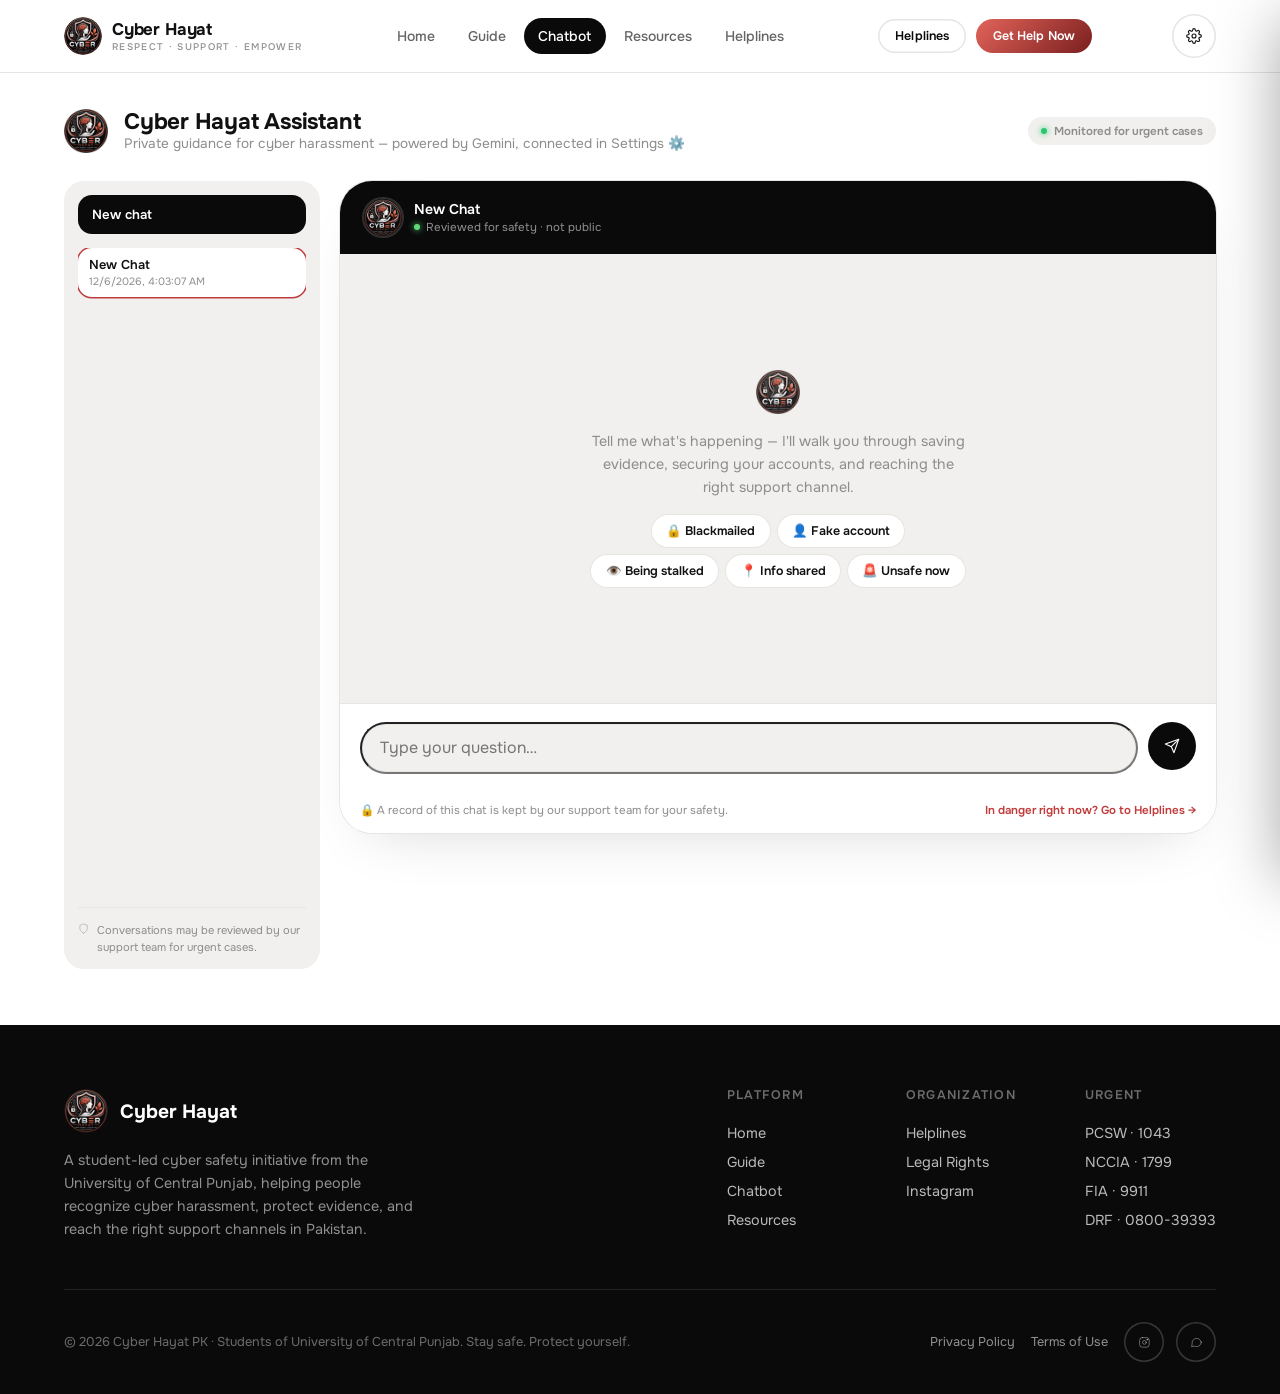
==== app/src/main/assets/www/chatbot.html @ 1712d223 "Add files via upload" ====
<!DOCTYPE html>
<html lang="en">
<head>
<meta charset="UTF-8" />
<meta name="viewport" content="width=device-width, initial-scale=1.0" />
<title>Chatbot | Cyber Hayat PK</title>
<meta name="description" content="Talk to the Cyber Hayat guided support chatbot, powered by Google Gemini, for step-by-step help with cyber harassment." />
<meta name="theme-color" content="#0a0a0a" />
<link rel="icon" href="assets/img/logo.png" type="image/png" />
<link rel="preconnect" href="https://fonts.googleapis.com">
<link rel="preconnect" href="https://fonts.gstatic.com" crossorigin>
<link href="https://fonts.googleapis.com/css2?family=Onest:wght@400;500;600;700;800&display=swap" rel="stylesheet">
<link rel="stylesheet" href="assets/css/style.css">
<script>(function(){try{var t=localStorage.getItem('ch_theme');if(t==='dark')document.documentElement.setAttribute('data-theme','dark');}catch(e){}})();</script>

</head>
<body>
<a href="#main" class="skip-link">Skip to content</a>

<!-- ============ TOP BAR ============ -->
<header class="topbar">
  <div class="shell topbar-inner">
    <a href="index.html" class="brand">
      <img src="assets/img/logo.png" alt="Cyber Hayat shield logo" />
      <span>Cyber Hayat<span class="tag">Respect &middot; Support &middot; Empower</span></span>
    </a>
    <nav class="primary-nav" aria-label="Primary">
      <ul>
            <li><a href="index.html" data-nav-link data-i18n="nav.home" class="">Home</a></li>
            <li><a href="guide.html" data-nav-link data-i18n="nav.guide" class="">Guide</a></li>
            <li><a href="chatbot.html" data-nav-link data-i18n="nav.chatbot" class="is-active">Chatbot</a></li>
            <li><a href="resources.html" data-nav-link data-i18n="nav.resources" class="">Resources</a></li>
            <li><a href="helplines.html" data-nav-link data-i18n="nav.helplines" class="">Helplines</a></li>
      </ul>
    </nav>
    <div class="topbar-cta">
      <a href="helplines.html" class="btn btn-outline btn-sm" data-i18n="cta.helplines">Helplines</a>
      <a href="chatbot.html" class="btn btn-accent btn-sm" data-i18n="cta.getHelp">Get Help Now</a>
    </div>
    <button class="settings-toggle" data-settings-toggle aria-label="Open settings">
      <svg class="svg-icon stroke" viewBox="0 0 24 24" width="18" height="18"><circle cx="12" cy="12" r="3"/><path d="M19.4 15a1.65 1.65 0 0 0 .33 1.82l.06.06a2 2 0 1 1-2.83 2.83l-.06-.06a1.65 1.65 0 0 0-1.82-.33 1.65 1.65 0 0 0-1 1.51V21a2 2 0 1 1-4 0v-.09A1.65 1.65 0 0 0 9 19.4a1.65 1.65 0 0 0-1.82.33l-.06.06a2 2 0 1 1-2.83-2.83l.06-.06a1.65 1.65 0 0 0 .33-1.82 1.65 1.65 0 0 0-1.51-1H3a2 2 0 1 1 0-4h.09A1.65 1.65 0 0 0 4.6 9a1.65 1.65 0 0 0-.33-1.82l-.06-.06a2 2 0 1 1 2.83-2.83l.06.06a1.65 1.65 0 0 0 1.82.33H9a1.65 1.65 0 0 0 1-1.51V3a2 2 0 1 1 4 0v.09a1.65 1.65 0 0 0 1 1.51 1.65 1.65 0 0 0 1.82-.33l.06-.06a2 2 0 1 1 2.83 2.83l-.06.06a1.65 1.65 0 0 0-.33 1.82V9a1.65 1.65 0 0 0 1.51 1H21a2 2 0 1 1 0 4h-.09a1.65 1.65 0 0 0-1.51 1z"/></svg>
    </button>
    <button id="menuToggle" class="menu-toggle" aria-label="Open menu" aria-expanded="false">
      <svg class="svg-icon stroke" viewBox="0 0 24 24"><line x1="3" y1="6" x2="21" y2="6"/><line x1="3" y1="12" x2="21" y2="12"/><line x1="3" y1="18" x2="21" y2="18"/></svg>
    </button>
  </div>
</header>

<!-- ============ MOBILE NAV MENU ============ -->
<div id="navMenu">
  <div class="navmenu-top">
    <a href="index.html" class="navmenu-brand"><img src="assets/img/logo.png" alt="Cyber Hayat" /> Cyber Hayat</a>
    <button id="navMenuClose" class="navmenu-close" aria-label="Close menu">
      <svg class="svg-icon stroke" viewBox="0 0 24 24"><line x1="18" y1="6" x2="6" y2="18"/><line x1="6" y1="6" x2="18" y2="18"/></svg>
    </button>
  </div>
  <div class="navmenu-nav">
    <div class="shell">
      <ul>
              <li><a href="index.html" data-nav-link class="navmenu-item"><span class="navmenu-item-index">01</span><span class="navmenu-item-label" data-i18n="nav.home">Home</span></a></li>
              <li><a href="guide.html" data-nav-link class="navmenu-item"><span class="navmenu-item-index">02</span><span class="navmenu-item-label" data-i18n="nav.guide">Guide</span></a></li>
              <li><a href="chatbot.html" data-nav-link class="navmenu-item is-active"><span class="navmenu-item-index">03</span><span class="navmenu-item-label" data-i18n="nav.chatbot">Chatbot</span></a></li>
              <li><a href="resources.html" data-nav-link class="navmenu-item"><span class="navmenu-item-index">04</span><span class="navmenu-item-label" data-i18n="nav.resources">Resources</span></a></li>
              <li><a href="helplines.html" data-nav-link class="navmenu-item"><span class="navmenu-item-index">05</span><span class="navmenu-item-label" data-i18n="nav.helplines">Helplines</span></a></li>
      </ul>
    </div>
  </div>
  <div class="navmenu-bottom">
    <a href="chatbot.html" class="btn btn-accent" data-i18n="cta.getHelp">Get Help Now</a>
    <a href="helplines.html" class="btn btn-ghost-dark" data-i18n="cta.helplines">View Helplines</a>
    <button class="btn btn-ghost-dark" data-settings-toggle>Settings ⚙️</button>
  </div>
</div>

<main id="main">

<!-- ============ CHAT APP ============ -->
<section class="section chat-page-section">
  <div class="shell">

    <div class="chat-page-head reveal">
      <img src="assets/img/logo.png" alt="" class="chat-page-mark" />
      <div>
        <h1 data-i18n="chat.title">Cyber Hayat Assistant</h1>
        <p data-i18n="chat.subtitle">Private guidance for cyber harassment &mdash; powered by Gemini, connected in Settings ⚙️</p>
      </div>
      <span class="chat-page-badge">
        <span class="dot"></span> <span data-i18n="chat.monitored">Monitored for urgent cases</span>
      </span>
    </div>

    <div class="chatapp-shell">
      <!-- History sidebar -->
      <aside class="chat-history" id="chatHistory">
        <button id="newChatBtn" class="chat-history-new" data-i18n="chat.newChat">
          <svg class="svg-icon stroke" viewBox="0 0 24 24" width="16" height="16"><line x1="12" y1="5" x2="12" y2="19"/><line x1="5" y1="12" x2="19" y2="12"/></svg>
          <span data-i18n="chat.newChat">New chat</span>
        </button>
        <div class="chat-history-list" id="chatHistoryList">
          <!-- session items injected by JS -->
        </div>
        <div class="chat-history-foot">
          <svg class="svg-icon stroke" viewBox="0 0 24 24" width="14" height="14"><path d="M12 22s8-4 8-10V5l-8-3-8 3v7c0 6 8 10 8 10Z"/></svg>
          <span data-i18n="chat.footHint">Conversations may be reviewed by our support team for urgent cases.</span>
        </div>
      </aside>

      <!-- Chat window -->
      <div class="chat-main">
        <div class="chat-window chat-window-lg" data-track-form>
          <div class="chat-header">
            <div class="chat-header-id">
              <img src="assets/img/logo.png" alt="" />
              <div>
                <div class="chat-header-title" id="chatSessionTitle" data-i18n="chat.newChatTitle">New Chat</div>
                <div class="chat-status"><span class="dot"></span><span data-i18n="chat.confidential">Reviewed for safety &middot; not public</span></div>
              </div>
            </div>
          </div>

          <div class="chat-messages" id="chatMessages">
            <div class="chat-empty-state" id="chatEmptyState">
              <img src="assets/img/logo.png" alt="" />
              <p data-i18n="chat.greeting">Tell me what's happening &mdash; I'll walk you through saving evidence, securing your accounts, and reaching the right support channel.</p>
              <div class="quick-topics-row">
                <button class="quick-chip" data-quick-prompt="blackmail">🔒 <span data-i18n="chat.q.blackmail">Blackmailed</span></button>
                <button class="quick-chip" data-quick-prompt="fake">👤 <span data-i18n="chat.q.fake">Fake account</span></button>
                <button class="quick-chip" data-quick-prompt="stalking">👁️ <span data-i18n="chat.q.stalking">Being stalked</span></button>
                <button class="quick-chip" data-quick-prompt="doxing">📍 <span data-i18n="chat.q.doxing">Info shared</span></button>
                <button class="quick-chip" data-quick-prompt="unsafe">🚨 <span data-i18n="chat.q.unsafe">Unsafe now</span></button>
              </div>
            </div>
          </div>

          <form id="chatForm" class="chat-input-row">
            <input type="text" id="chatInput" placeholder="Type your question…" data-i18n-placeholder="chat.inputPlaceholder" autocomplete="off" />
            <button type="submit" class="chat-send" aria-label="Send message">
              <svg class="svg-icon stroke" viewBox="0 0 24 24" width="18" height="18"><line x1="22" y1="2" x2="11" y2="13"/><polygon points="22 2 15 22 11 13 2 9 22 2"/></svg>
            </button>
          </form>
          <div class="chat-footnote">
            <span data-i18n="chat.footnote">🔒 A record of this chat is kept by our support team for your safety.</span>
            <a href="helplines.html" data-i18n="chat.dangerLink">In danger right now? Go to Helplines →</a>
          </div>
        </div>
      </div>
    </div>
  </div>
</section>

</main>

<!-- ============ FOOTER ============ -->
<footer class="site-footer">
  <div class="shell">
    <div class="footer-top">
      <div>
        <a href="index.html" class="footer-brand">
          <img src="assets/img/logo.png" alt="Cyber Hayat shield logo" />
          Cyber Hayat
        </a>
        <p style="max-width:22rem;color:rgba(255,255,255,.55);font-size:.9rem;margin-top:1rem;line-height:1.6;" data-i18n="footer.tagline">
          A student-led cyber safety initiative from the University of Central Punjab, helping people
          recognize cyber harassment, protect evidence, and reach the right support channels in Pakistan.
        </p>
      </div>
      <div class="footer-cols">
        <div class="footer-col">
          <h4 data-i18n="footer.platform">Platform</h4>
          <a href="index.html" data-i18n="nav.home">Home</a>
          <a href="guide.html" data-i18n="nav.guide">Guide</a>
          <a href="chatbot.html" data-i18n="nav.chatbot">Chatbot</a>
          <a href="resources.html" data-i18n="nav.resources">Resources</a>
        </div>
        <div class="footer-col">
          <h4 data-i18n="footer.organization">Organization</h4>
          <a href="helplines.html" data-i18n="nav.helplines">Helplines</a>
          <a href="resources.html#legal-rights" data-i18n="footer.legalRights">Legal Rights</a>
          <a href="https://www.instagram.com/cyberhayaatpk" target="_blank" rel="noopener">Instagram</a>
        </div>
        <div class="footer-col">
          <h4 data-i18n="footer.urgent">Urgent</h4>
          <a href="tel:1043">PCSW &middot; 1043</a>
          <a href="tel:1799">NCCIA &middot; 1799</a>
          <a href="tel:9911">FIA &middot; 9911</a>
          <a href="tel:080039393">DRF &middot; 0800-39393</a>
        </div>
      </div>
    </div>
    <div class="footer-bottom">
      <p data-i18n="footer.copyright">&copy; 2026 Cyber Hayat PK &middot; Students of University of Central Punjab. Stay safe. Protect yourself.</p>
      <div style="display:flex;gap:1rem;align-items:center;flex-wrap:wrap;">
        <a href="privacy.html" style="color:rgba(255,255,255,.55);" data-i18n="footer.privacy">Privacy Policy</a>
        <a href="terms.html" style="color:rgba(255,255,255,.55);" data-i18n="footer.terms">Terms of Use</a>
        <div class="footer-socials">
        <a href="https://www.instagram.com/cyberhayaatpk" target="_blank" rel="noopener" aria-label="Instagram">
          <svg class="svg-icon stroke" viewBox="0 0 24 24" width="18" height="18"><rect x="3" y="3" width="18" height="18" rx="5"/><circle cx="12" cy="12" r="3.5"/><circle cx="17.2" cy="6.8" r="1"/></svg>
        </a>
        <a href="https://whatsapp.com/channel/0029Vb8nyrC4o7qUW8L3h23G" target="_blank" rel="noopener" aria-label="WhatsApp">
          <svg class="svg-icon stroke" viewBox="0 0 24 24" width="18" height="18"><path d="M21 11.5a8.5 8.5 0 0 1-12.4 7.55L3 20l1.03-5.4A8.5 8.5 0 1 1 21 11.5Z"/></svg>
        </a>
      </div>
      </div>
    </div>
  </div>
</footer>

<button id="backToTop" class="back-to-top" aria-label="Back to top">
  <svg class="svg-icon stroke" viewBox="0 0 24 24" width="18" height="18"><line x1="12" y1="19" x2="12" y2="5"/><polyline points="5 12 12 5 19 12"/></svg>
</button>

<script src="assets/js/config.js"></script>
<script src="assets/js/settings.js"></script>
<script src="assets/js/i18n.js"></script>
<script src="assets/js/submit.js"></script>
<script src="assets/js/main.js"></script>

<script src="assets/js/chatbot.js"></script>

</body>
</html>
---- app/src/main/assets/www/assets/css/style.css ----
/* ===========================================================
   CYBER HAYAT — Shared Design System
   Onest type / coral-red accent / editorial light with cinematic dark panels
   =========================================================== */

*{ box-sizing:border-box; margin:0; padding:0; }
html{ font-size:16px; -webkit-font-smoothing:antialiased; scroll-behavior:smooth; }
body{ background:var(--background); color:var(--foreground); font-family:'Onest',sans-serif; overflow-x:hidden; }
a{ color:inherit; text-decoration:none; }
button{ font:inherit; color:inherit; background:none; border:none; cursor:pointer; }
ul{ list-style:none; }
img{ display:block; max-width:100%; }
.sr-only{ position:absolute;width:1px;height:1px;padding:0;margin:-1px;overflow:hidden;clip:rect(0,0,0,0);white-space:nowrap;border:0; }
:focus-visible{ outline:2px solid #c23b3b; outline-offset:2px; }
@media (prefers-reduced-motion: reduce){ *{ animation:none !important; transition:none !important; } }

:root{
  --background:#ffffff; --foreground:#111111;
  --ink:#0a0a0a;
  --muted:#8d8d8d; --subtle:#b6b6b6;
  --line:#e6e5e2;
  --surface:#f1f0ee; --surface-2:#e3e2df;
  --accent:#c23b3b; --accent-from:#e2645a; --accent-to:#7a1f1f;
  --radius-pill:9999px; --radius-card:2rem; --radius-card-sm:1.25rem; --radius-control:0.875rem;
  --container-shell:80rem;
  --card-bg:#ffffff;
  color-scheme:light;
}

/* ===========================================================
   DARK MODE — toggled via html[data-theme="dark"] from Settings
   NOTE: --ink is intentionally NOT redefined here. It's used across
   the design system as a permanent near-black fill for high-contrast
   chips/buttons/panels (chat bubbles, footer, page-hero bands, icon
   circles, etc.) that are already dark by design in both themes.
   Redefining it for dark mode previously turned all of those into
   white-on-white "blank boxes" — that was the bug.
   =========================================================== */
html[data-theme="dark"]{
  color-scheme:dark;
  --background:#111214; --foreground:#f2f1ee;
  --muted:#9b9a97; --subtle:#6f6e6b;
  --line:#2b2c2e;
  --surface:#1a1b1d; --surface-2:#232426;
  --card-bg:#1a1b1d;
}
html[data-theme="dark"] .card,
html[data-theme="dark"] .card-sm,
html[data-theme="dark"] .helpline-card,
html[data-theme="dark"] .chat-window,
html[data-theme="dark"] .chat-messages,
html[data-theme="dark"] .model-box,
html[data-theme="dark"] .field input,
html[data-theme="dark"] .field select,
html[data-theme="dark"] .field textarea,
html[data-theme="dark"] .chat-input-row,
html[data-theme="dark"] .chat-input-row input,
html[data-theme="dark"] .notice-box,
html[data-theme="dark"] .quick-topic-btn,
html[data-theme="dark"] .quick-chip,
html[data-theme="dark"] .msg.bot,
html[data-theme="dark"] .history-item,
html[data-theme="dark"] .chat-history,
html[data-theme="dark"] .settings-drawer,
html[data-theme="dark"] .settings-head{
  background:var(--card-bg); color:var(--foreground);
}
html[data-theme="dark"] .notice-box.warn{ background:#2a1a17; color:#f0b7a8; box-shadow:inset 0 0 0 1px #4a2a22; }
html[data-theme="dark"] .topbar{ background:rgba(17,18,20,.82); }
html[data-theme="dark"] .page-hero-photo::after{ background:linear-gradient(100deg, rgba(0,0,0,.98) 0%, rgba(0,0,0,.9) 38%, rgba(0,0,0,.6) 65%, rgba(0,0,0,.4) 100%); }
html[data-theme="dark"] img{ filter:brightness(.93); }

.shell{ max-width:var(--container-shell); margin-inline:auto; padding-inline:1.5rem; }
@media (min-width:768px){ .shell{ padding-inline:2.5rem; } }
@media (min-width:1280px){ .shell{ padding-inline:4rem; } }

.svg-icon{ width:1em; height:1em; display:inline-block; fill:currentColor; }
.svg-icon.stroke{ fill:none; stroke:currentColor; stroke-width:1.7; stroke-linecap:round; stroke-linejoin:round; }

/* ---------- skip link ---------- */
.skip-link{ position:absolute; left:-999px; top:-999px; z-index:400; border-radius:.875rem; background:#0a0a0a; padding:.6rem 1.1rem; font-size:.875rem; color:#fff; }
.skip-link:focus{ left:1rem; top:1rem; position:fixed; }

/* ===========================================================
   TOP BAR
   =========================================================== */
.topbar{
  position:sticky; top:0; z-index:100;
  background:rgba(255,255,255,.82); backdrop-filter:blur(14px); -webkit-backdrop-filter:blur(14px);
  border-bottom:1px solid var(--line);
}
.topbar-inner{ display:flex; align-items:center; justify-content:space-between; height:4.5rem; gap:1rem; }
.brand{ display:flex; align-items:center; gap:.65rem; font-weight:700; font-size:1.05rem; letter-spacing:-.01em; flex-shrink:0; }
.brand img{ width:2.35rem; height:2.35rem; border-radius:50%; }
.brand span.tag{ display:block; font-size:.6rem; font-weight:500; letter-spacing:.14em; text-transform:uppercase; color:var(--muted); margin-top:.05rem; }

nav.primary-nav{ display:none; }
@media (min-width:1024px){ nav.primary-nav{ display:flex; } }
nav.primary-nav ul{ display:flex; gap:.25rem; font-size:.875rem; font-weight:500; }
nav.primary-nav a{
  display:inline-flex; align-items:center; gap:.3rem; padding:.55rem .9rem; border-radius:var(--radius-pill);
  color:rgba(17,17,17,.65); transition:color .2s ease, background .2s ease;
}
nav.primary-nav a:hover{ color:var(--ink); background:var(--surface); }
nav.primary-nav a.is-active{ color:#fff; background:var(--ink); }

.topbar-cta{ display:none; align-items:center; gap:.6rem; }
@media (min-width:1024px){ .topbar-cta{ display:flex; } }
.btn{
  display:inline-flex; align-items:center; justify-content:center; gap:.5rem;
  padding:.75rem 1.4rem; border-radius:var(--radius-pill); font-size:.85rem; font-weight:600;
  letter-spacing:.01em; white-space:nowrap; transition:transform .25s cubic-bezier(.2,.8,.2,1), background .25s ease, color .25s ease, box-shadow .25s ease;
}
.btn-primary{ background:var(--ink); color:#fff; }
.btn-primary:hover{ transform:translateY(-2px); box-shadow:0 10px 24px -8px rgba(0,0,0,.35); }
.btn-accent{ background:linear-gradient(135deg,var(--accent-from),var(--accent-to)); color:#fff; }
.btn-accent:hover{ transform:translateY(-2px); box-shadow:0 10px 24px -8px rgba(194,59,59,.55); }
.btn-outline{ background:transparent; color:var(--ink); box-shadow:inset 0 0 0 1.5px var(--line); }
.btn-outline:hover{ box-shadow:inset 0 0 0 1.5px var(--ink); }
.btn-ghost-dark{ background:rgba(255,255,255,.1); color:#fff; box-shadow:inset 0 0 0 1.5px rgba(255,255,255,.28); }
.btn-ghost-dark:hover{ background:rgba(255,255,255,.18); }
.btn-sm{ padding:.55rem 1.05rem; font-size:.78rem; }
.btn-lg{ padding:.95rem 1.9rem; font-size:.9rem; }
.btn[disabled]{ opacity:.5; cursor:not-allowed; transform:none !important; }

.menu-toggle{ display:flex; align-items:center; justify-content:center; width:2.75rem; height:2.75rem; border-radius:50%; background:var(--ink); color:#fff; flex-shrink:0; }
@media (min-width:1024px){ .menu-toggle{ display:none; } }

/* ---------- mobile nav menu ---------- */
#navMenu{
  position:fixed; inset:0; z-index:300; background:var(--ink); color:#fff;
  display:none; flex-direction:column; opacity:0; transition:opacity .35s ease;
}
#navMenu.open{ display:flex; }
#navMenu.open.visible{ opacity:1; }
.navmenu-top{ display:flex; align-items:center; justify-content:space-between; padding:1.25rem 1.5rem; }
.navmenu-brand{ display:flex; align-items:center; gap:.6rem; font-size:1.05rem; font-weight:700; }
.navmenu-brand img{ width:2.1rem; height:2.1rem; border-radius:50%; }
.navmenu-close{ width:2.75rem; height:2.75rem; border-radius:50%; display:flex; align-items:center; justify-content:center; box-shadow:inset 0 0 0 1.5px rgba(255,255,255,.2); color:rgba(255,255,255,.7); transition:.2s; }
.navmenu-close:hover{ box-shadow:inset 0 0 0 1.5px rgba(255,255,255,.45); color:#fff; }
.navmenu-nav{ flex:1; display:flex; flex-direction:column; justify-content:center; padding:1.5rem; }
.navmenu-nav ul{ display:flex; flex-direction:column; gap:.15rem; }
.navmenu-item{
  display:flex; align-items:baseline; gap:1rem; padding:.7rem 0;
  font-size:2.1rem; font-weight:600; letter-spacing:-.02em;
  opacity:0; transform:translateY(14px); transition:transform .5s cubic-bezier(.2,.8,.2,1), opacity .5s ease;
  border-bottom:1px solid rgba(255,255,255,.08);
}
#navMenu.visible .navmenu-item{ transform:translateY(0); opacity:1; }
.navmenu-item-index{ font-size:.9rem; font-weight:500; color:rgba(255,255,255,.32); }
.navmenu-item-label{ color:rgba(255,255,255,.75); transition:color .3s ease; }
.navmenu-item:hover .navmenu-item-index{ color:var(--accent-from); }
.navmenu-item:hover .navmenu-item-label{ color:#fff; }
.navmenu-item.is-active .navmenu-item-label{ color:var(--accent-from); }
.navmenu-bottom{ padding:1.5rem; display:flex; flex-wrap:wrap; gap:.75rem; border-top:1px solid rgba(255,255,255,.08); }

/* ===========================================================
   LAYOUT PRIMITIVES
   =========================================================== */
.section{ padding-block:5rem; }
@media (min-width:768px){ .section{ padding-block:7rem; } }
.section-tight{ padding-block:3.5rem; }
.section-dark{ background:var(--ink); color:#fff; }
.section-surface{ background:var(--surface); }

.eyebrow{ display:inline-flex; align-items:center; gap:.55rem; font-size:.75rem; font-weight:600; letter-spacing:.14em; text-transform:uppercase; color:var(--accent); margin-bottom:1.1rem; }
.eyebrow-dot{ width:.4rem; height:.4rem; border-radius:50%; background:var(--accent); display:inline-block; flex-shrink:0; }
.section-dark .eyebrow{ color:var(--accent-from); }

h1,h2,h3,h4{ font-weight:700; letter-spacing:-.02em; line-height:1.05; }
.display-1{ font-size:clamp(2.6rem,6vw,4.75rem); }
.display-2{ font-size:clamp(2.1rem,4.4vw,3.4rem); }
.display-3{ font-size:clamp(1.6rem,3vw,2.35rem); }
.lede{ font-size:clamp(1rem,1.3vw,1.2rem); color:var(--muted); line-height:1.65; max-width:42rem; }
.section-dark .lede{ color:rgba(255,255,255,.6); }

.grid{ display:grid; gap:1.5rem; }
.grid-2{ grid-template-columns:1fr; }
.grid-3{ grid-template-columns:1fr; }
.grid-4{ grid-template-columns:1fr; }
@media (min-width:700px){ .grid-2{ grid-template-columns:repeat(2,1fr); } .grid-4{ grid-template-columns:repeat(2,1fr); } }
@media (min-width:900px){ .grid-3{ grid-template-columns:repeat(3,1fr); } }
@media (min-width:1024px){ .grid-4{ grid-template-columns:repeat(4,1fr); } }

.card{ background:#fff; border-radius:var(--radius-card); box-shadow:0 0 0 1px var(--line); padding:2rem; }
.card-sm{ border-radius:var(--radius-card-sm); padding:1.5rem; }
.card-dark{ background:var(--ink); color:#fff; box-shadow:0 0 0 1px rgba(255,255,255,.08); }
.card-surface{ background:var(--surface); box-shadow:none; }

.tag-pill{ display:inline-flex; align-items:center; gap:.4rem; font-size:.72rem; font-weight:600; letter-spacing:.05em; text-transform:uppercase; padding:.35rem .8rem; border-radius:var(--radius-pill); background:var(--surface); color:var(--muted); }

.divider{ height:1px; background:var(--line); border:none; }

/* page hero band shared across inner pages */
.page-hero{ position:relative; padding-block:6.5rem 4rem; overflow:hidden; background:var(--ink); color:#fff; }
@media (min-width:768px){ .page-hero{ padding-block:8.5rem 5rem; } }
.page-hero::before{
  content:''; position:absolute; inset:0; opacity:.55; background-size:cover; background-position:center;
  mask-image:linear-gradient(to bottom, rgba(0,0,0,.9), transparent 92%);
  -webkit-mask-image:linear-gradient(to bottom, rgba(0,0,0,.9), transparent 92%);
}
.page-hero .shell{ position:relative; z-index:2; }
.page-hero-breadcrumb{ display:flex; align-items:center; gap:.5rem; font-size:.78rem; color:rgba(255,255,255,.45); margin-bottom:1.5rem; }

/* variant: full-bleed dark photo background (no fade-out mask), used for Resources / Helplines */
.page-hero-photo{ padding-block:7rem 5.5rem; }
@media (min-width:768px){ .page-hero-photo{ padding-block:9.5rem 6.5rem; } }
.page-hero-photo::before{
  mask-image:none; -webkit-mask-image:none; opacity:.4;
}
.page-hero-photo::after{
  content:''; position:absolute; inset:0; z-index:1;
  background:linear-gradient(100deg, rgba(10,10,10,.97) 0%, rgba(10,10,10,.88) 38%, rgba(10,10,10,.55) 65%, rgba(10,10,10,.35) 100%);
}
.page-hero-photo .shell{ position:relative; z-index:2; }
.page-hero-inner{ display:grid; gap:2.5rem; align-items:center; }
@media (min-width:960px){ .page-hero-inner{ grid-template-columns:1fr auto; gap:3rem; } }
.page-hero-logo{ display:none; justify-self:end; }
@media (min-width:960px){
  .page-hero-logo{ display:block; width:15rem; height:15rem; filter:drop-shadow(0 25px 50px rgba(0,0,0,.5)); animation:heroLogoFloat 6s ease-in-out infinite; }
}
@keyframes heroLogoFloat{ 0%,100%{ transform:translateY(0); } 50%{ transform:translateY(-14px); } }

/* ===========================================================
   BANNER CAROUSEL (auto-sliding, like the original site)
   =========================================================== */
.banner-carousel{ position:relative; border-radius:var(--radius-card); overflow:hidden; box-shadow:0 0 0 1px var(--line); background:var(--ink); aspect-ratio:16/9; }
.banner-carousel-track{ position:relative; width:100%; height:100%; }
.banner-slide{
  position:absolute; inset:0; opacity:0; transition:opacity 1s cubic-bezier(.4,0,.2,1);
  pointer-events:none;
}
.banner-slide.is-active{ opacity:1; pointer-events:auto; }
.banner-slide img{ width:100%; height:100%; object-fit:cover; }
.banner-carousel-dots{ position:absolute; left:0; right:0; bottom:1.1rem; display:flex; justify-content:center; gap:.5rem; z-index:3; }
.banner-carousel-dots button{ width:.5rem; height:.5rem; border-radius:50%; background:rgba(255,255,255,.4); transition:.25s; }
.banner-carousel-dots button.is-active{ width:1.5rem; border-radius:9999px; background:#fff; }
.banner-carousel-arrows{ position:absolute; inset:0; display:flex; align-items:center; justify-content:space-between; padding:0 1rem; z-index:3; pointer-events:none; }
.banner-carousel-arrows button{
  pointer-events:auto; width:2.75rem; height:2.75rem; border-radius:50%; display:flex; align-items:center; justify-content:center;
  background:rgba(10,10,10,.5); color:#fff; backdrop-filter:blur(6px); box-shadow:inset 0 0 0 1px rgba(255,255,255,.16); transition:.2s;
}
.banner-carousel-arrows button:hover{ background:rgba(10,10,10,.75); }

/* ===========================================================
   CHATBOT LANDING (minimal, chat-first, Claude-style)
   =========================================================== */
.chat-landing-intro{ text-align:center; max-width:38rem; margin-inline:auto; padding-block:3.5rem 2.5rem; }
@media (min-width:768px){ .chat-landing-intro{ padding-block:5rem 3rem; } }
.chat-landing-mark{ width:3.5rem; height:3.5rem; margin-inline:auto; margin-bottom:1.5rem; }
.chat-landing-intro h1{ font-size:clamp(1.9rem,3.6vw,2.6rem); letter-spacing:-.02em; font-weight:700; }
.chat-landing-intro p{ margin-top:.9rem; color:var(--muted); font-size:.98rem; line-height:1.6; }
.chat-landing-pills{ display:flex; flex-wrap:wrap; gap:.6rem; justify-content:center; margin-top:1.5rem; }

/* ===========================================================
   FOOTER
   =========================================================== */
footer.site-footer{ background:var(--ink); color:#fff; padding-block:4rem 2rem; }
.footer-top{ display:flex; flex-direction:column; gap:3rem; padding-bottom:3rem; border-bottom:1px solid rgba(255,255,255,.1); }
@media (min-width:900px){ .footer-top{ flex-direction:row; justify-content:space-between; } }
.footer-brand{ display:flex; align-items:center; gap:.75rem; font-weight:700; font-size:1.2rem; }
.footer-brand img{ width:2.75rem; height:2.75rem; border-radius:50%; }
.footer-cols{ display:grid; grid-template-columns:repeat(2,1fr); gap:2rem 3rem; }
@media (min-width:640px){ .footer-cols{ grid-template-columns:repeat(3,1fr); } }
.footer-col h4{ font-size:.78rem; letter-spacing:.1em; text-transform:uppercase; color:rgba(255,255,255,.4); margin-bottom:1rem; font-weight:600; }
.footer-col a, .footer-col p{ display:block; font-size:.9rem; color:rgba(255,255,255,.72); padding-block:.35rem; }
.footer-col a:hover{ color:#fff; }
.footer-bottom{ display:flex; flex-direction:column; gap:1rem; padding-top:2rem; font-size:.8rem; color:rgba(255,255,255,.4); }
@media (min-width:700px){ .footer-bottom{ flex-direction:row; justify-content:space-between; align-items:center; } }
.footer-socials{ display:flex; gap:.75rem; }
.footer-socials a{ width:2.5rem; height:2.5rem; border-radius:50%; display:flex; align-items:center; justify-content:center; box-shadow:inset 0 0 0 1.5px rgba(255,255,255,.18); transition:.2s; }
.footer-socials a:hover{ box-shadow:inset 0 0 0 1.5px rgba(255,255,255,.5); color:#fff; }

/* ===========================================================
   UTILITIES used across pages
   =========================================================== */
.icon-circle{ width:3rem; height:3rem; border-radius:50%; display:flex; align-items:center; justify-content:center; background:var(--ink); color:#fff; flex-shrink:0; }
.icon-circle.accent{ background:linear-gradient(135deg,var(--accent-from),var(--accent-to)); }
.icon-circle-lg{ width:3.75rem; height:3.75rem; }

.step-num{ font-size:.85rem; font-weight:700; color:var(--accent); letter-spacing:.05em; }

.stat-block{ text-align:center; padding:1.5rem 1rem; border-radius:var(--radius-control); background:rgba(255,255,255,.06); }
.stat-num{ font-size:clamp(1.9rem,3.2vw,2.75rem); font-weight:700; letter-spacing:-.02em; color:#fff; display:block; }
.stat-label{ font-size:.78rem; color:rgba(255,255,255,.55); margin-top:.35rem; }

.copy-btn{ display:inline-flex; align-items:center; gap:.4rem; font-size:.75rem; font-weight:600; color:var(--accent); }

.marquee-track{ display:flex; gap:2.5rem; white-space:nowrap; animation:marquee 26s linear infinite; }
@keyframes marquee{ from{ transform:translateX(0); } to{ transform:translateX(-50%); } }
.marquee-wrap{ overflow:hidden; -webkit-mask-image:linear-gradient(90deg,transparent,#000 8%,#000 92%,transparent); mask-image:linear-gradient(90deg,transparent,#000 8%,#000 92%,transparent); }
.marquee-item{ font-size:.85rem; font-weight:600; letter-spacing:.02em; color:rgba(255,255,255,.5); display:inline-flex; align-items:center; gap:.6rem; }
.marquee-item .dot{ width:.3rem; height:.3rem; border-radius:50%; background:var(--accent-from); }

/* banner image frame */
.banner-frame{ position:relative; border-radius:var(--radius-card); overflow:hidden; box-shadow:0 0 0 1px var(--line); }
.banner-frame img{ width:100%; height:100%; object-fit:cover; }

/* form controls */
.field{ display:flex; flex-direction:column; gap:.4rem; }
.field label{ font-size:.8rem; font-weight:600; color:var(--foreground); }
.field .hint{ font-size:.72rem; color:var(--muted); }
.field input, .field select, .field textarea{
  font:inherit; padding:.8rem 1rem; border-radius:var(--radius-control); background:var(--surface);
  box-shadow:inset 0 0 0 1px var(--line); color:var(--foreground); width:100%; transition:box-shadow .2s ease;
}
.field input:focus, .field select:focus, .field textarea:focus{ box-shadow:inset 0 0 0 1.5px var(--ink); outline:none; }
.field-check{ display:flex; align-items:flex-start; gap:.65rem; font-size:.85rem; color:var(--muted); }
.field-check input{ margin-top:.2rem; width:auto; }

.notice-box{ border-radius:var(--radius-control); padding:1rem 1.25rem; font-size:.85rem; line-height:1.55; background:var(--surface); box-shadow:inset 0 0 0 1px var(--line); color:var(--muted); }
.notice-box.warn{ background:#fdf2f0; box-shadow:inset 0 0 0 1px #f2d5cf; color:#7a3a2c; }

.result-box{ border-radius:var(--radius-control); padding:1.25rem; background:var(--ink); color:#fff; font-size:.85rem; white-space:pre-wrap; min-height:3rem; }

table.compare{ width:100%; border-collapse:collapse; font-size:.85rem; }
table.compare th, table.compare td{ text-align:left; padding:.75rem 1rem; border-bottom:1px solid var(--line); }

/* ===========================================================
   ACCORDION / TABS
   =========================================================== */
.acc-item{ border-bottom:1px solid var(--line); }
.acc-item:first-child{ border-top:1px solid var(--line); }
.acc-trigger{ width:100%; display:flex; align-items:center; justify-content:space-between; gap:1rem; padding:1.35rem .25rem; text-align:left; font-size:1rem; font-weight:600; }
.acc-trigger .plus{ flex-shrink:0; width:1.75rem; height:1.75rem; border-radius:50%; background:var(--surface); display:flex; align-items:center; justify-content:center; position:relative; transition:transform .3s ease, background .3s ease; }
.acc-trigger .plus::before, .acc-trigger .plus::after{ content:''; position:absolute; background:var(--ink); border-radius:2px; }
.acc-trigger .plus::before{ width:.65rem; height:2px; }
.acc-trigger .plus::after{ width:2px; height:.65rem; transition:opacity .25s ease; }
.acc-item.open .acc-trigger .plus{ background:var(--ink); transform:rotate(90deg); }
.acc-item.open .acc-trigger .plus::before, .acc-item.open .acc-trigger .plus::after{ background:#fff; }
.acc-item.open .acc-trigger .plus::after{ opacity:0; }
.acc-panel{ max-height:0; overflow:hidden; transition:max-height .4s cubic-bezier(.2,.8,.2,1); }
.acc-item.open .acc-panel{ max-height:40rem; }
.acc-panel-inner{ padding:0 .25rem 1.5rem; font-size:.9rem; color:var(--muted); line-height:1.7; }
.acc-panel-inner ul{ margin-top:.5rem; display:flex; flex-direction:column; gap:.4rem; }
.acc-panel-inner li{ padding-left:1.1rem; position:relative; }
.acc-panel-inner li::before{ content:''; position:absolute; left:0; top:.55em; width:.4rem; height:.4rem; border-radius:50%; background:var(--accent); }

[data-tabs] .tab-buttons{ display:inline-flex; padding:.3rem; border-radius:var(--radius-pill); background:var(--surface); gap:.25rem; }
[data-tab-btn]{ padding:.55rem 1.2rem; border-radius:var(--radius-pill); font-size:.82rem; font-weight:600; color:var(--muted); transition:.2s; }
[data-tab-btn].is-active{ background:var(--ink); color:#fff; }
[data-tab-panel]{ display:none; }
[data-tab-panel].is-active{ display:block; }

/* ===========================================================
   REVEAL ANIMATION
   =========================================================== */
.reveal{ opacity:0; transform:translateY(22px); transition:opacity .7s cubic-bezier(.2,.8,.2,1), transform .7s cubic-bezier(.2,.8,.2,1); }
.reveal.is-visible{ opacity:1; transform:translateY(0); }
.reveal-1{ transition-delay:.05s; } .reveal-2{ transition-delay:.14s; } .reveal-3{ transition-delay:.22s; } .reveal-4{ transition-delay:.3s; }

/* ===========================================================
   HOME HERO
   =========================================================== */
.home-hero{ position:relative; overflow:hidden; background:var(--ink); color:#fff; padding-block:7.5rem 4rem; }
@media (min-width:900px){ .home-hero{ padding-block:9.5rem 5rem; } }
.home-hero::before{
  content:''; position:absolute; inset:0; background:url('img/bg-texture.jpg') center/cover no-repeat; opacity:.4;
}
.home-hero::after{
  content:''; position:absolute; inset:0; background:radial-gradient(60% 60% at 78% 15%, rgba(194,59,59,.25), transparent 70%);
}
.home-hero .shell{ position:relative; z-index:2; }
.hero-grid{ display:grid; gap:3rem; align-items:center; }
@media (min-width:1024px){ .hero-grid{ grid-template-columns:1.1fr .9fr; gap:2rem; } }
.hero-badges{ display:flex; flex-wrap:wrap; gap:.6rem; margin-top:2rem; }
.hero-badge{ display:flex; align-items:center; gap:.5rem; font-size:.78rem; font-weight:600; padding:.5rem .9rem; border-radius:var(--radius-pill); background:rgba(255,255,255,.08); box-shadow:inset 0 0 0 1px rgba(255,255,255,.14); }
.hero-actions{ display:flex; flex-wrap:wrap; gap:.85rem; margin-top:2.25rem; }
.hero-visual{ position:relative; border-radius:var(--radius-card); overflow:hidden; box-shadow:0 30px 80px -30px rgba(0,0,0,.6); }
.hero-visual img{ width:100%; height:100%; object-fit:cover; }
.hero-visual-tag{ position:absolute; left:1.25rem; bottom:1.25rem; right:1.25rem; display:flex; align-items:center; gap:.75rem; background:rgba(10,10,10,.55); backdrop-filter:blur(10px); border-radius:var(--radius-control); padding:.85rem 1rem; font-size:.8rem; color:#fff; box-shadow:inset 0 0 0 1px rgba(255,255,255,.14); }

/* marquee strip */
.marquee-band{ background:var(--ink); border-top:1px solid rgba(255,255,255,.08); border-bottom:1px solid rgba(255,255,255,.08); padding-block:1.1rem; }

/* ===========================================================
   PERSONNEL / LEADERSHIP CARD
   =========================================================== */
.personnel-card{ position:relative; border-radius:var(--radius-card); overflow:hidden; background:var(--ink); color:#fff; box-shadow:0 0 0 1px rgba(255,255,255,.08); }
.personnel-photo{ position:relative; aspect-ratio:4/5; overflow:hidden; }
.personnel-photo img{ width:100%; height:100%; object-fit:cover; filter:grayscale(.15) contrast(1.05); transition:filter .4s ease, transform .6s ease; }
.personnel-card:hover .personnel-photo img{ filter:grayscale(0) contrast(1.08); transform:scale(1.03); }
.personnel-photo::after{ content:''; position:absolute; inset:0; background:linear-gradient(to top, rgba(10,10,10,.92) 0%, rgba(10,10,10,.15) 55%, transparent 80%); }
.personnel-id{ position:absolute; top:1rem; left:1rem; display:flex; align-items:center; gap:.4rem; font-size:.68rem; font-weight:700; letter-spacing:.08em; padding:.3rem .65rem; border-radius:var(--radius-pill); background:rgba(255,255,255,.12); backdrop-filter:blur(6px); box-shadow:inset 0 0 0 1px rgba(255,255,255,.2); }
.personnel-id .dot{ width:.4rem; height:.4rem; border-radius:50%; background:#5fd97a; box-shadow:0 0 6px #5fd97a; }
.personnel-body{ position:absolute; left:1.25rem; right:1.25rem; bottom:1.15rem; z-index:2; }
.personnel-role{ font-size:.72rem; font-weight:600; letter-spacing:.08em; text-transform:uppercase; color:var(--accent-from); margin-bottom:.3rem; }
.personnel-name{ font-size:1.4rem; font-weight:700; letter-spacing:-.01em; }
.personnel-desc{ padding:1.25rem 1.25rem 1.5rem; font-size:.85rem; color:rgba(255,255,255,.62); line-height:1.65; }
.personnel-meta{ display:flex; flex-wrap:wrap; gap:.5rem; padding:0 1.25rem 1.35rem; }
.personnel-meta span{ font-size:.68rem; font-weight:600; letter-spacing:.04em; padding:.3rem .6rem; border-radius:var(--radius-pill); background:rgba(255,255,255,.07); color:rgba(255,255,255,.55); }

/* ===========================================================
   HELPLINE CARD
   =========================================================== */
.helpline-card{ display:flex; flex-direction:column; gap:1.1rem; padding:1.75rem; border-radius:var(--radius-card-sm); background:#fff; box-shadow:0 0 0 1px var(--line); transition:box-shadow .25s ease, transform .25s ease; }
.helpline-card:hover{ box-shadow:0 20px 45px -22px rgba(0,0,0,.25); transform:translateY(-3px); }
.helpline-number{ font-size:2.1rem; font-weight:700; letter-spacing:-.02em; }
.helpline-actions{ display:flex; gap:.6rem; margin-top:.25rem; }

/* ===========================================================
   CHATBOT WIDGET
   =========================================================== */
.chat-shell{ display:grid; gap:1.5rem; grid-template-columns:1fr; }
@media (min-width:960px){ .chat-shell{ grid-template-columns:19rem 1fr; } }
.chat-window{
  display:flex; flex-direction:column; border-radius:var(--radius-card);
  background:#fff; box-shadow:0 0 0 1px var(--line), 0 24px 60px -30px rgba(0,0,0,.18); overflow:hidden;
}
.chat-header{
  display:flex; align-items:center; justify-content:space-between; gap:1rem; padding:1.1rem 1.5rem;
  background:var(--ink); color:#fff;
}
.chat-header-id{ display:flex; align-items:center; gap:.75rem; }
.chat-header-id img{ width:2.35rem; height:2.35rem; border-radius:50%; box-shadow:0 0 0 2px rgba(255,255,255,.15); }
.chat-status{ display:flex; align-items:center; gap:.4rem; font-size:.72rem; color:rgba(255,255,255,.55); margin-top:.1rem; }
.chat-status .dot{ width:.4rem; height:.4rem; border-radius:50%; background:#5fd97a; box-shadow:0 0 6px #5fd97a; flex-shrink:0; }

.chat-messages{ flex:1; overflow-y:auto; padding:1.75rem 1.5rem; display:flex; flex-direction:column; gap:1.1rem; background:var(--surface); scroll-behavior:smooth; }

.msg-row{ display:flex; align-items:flex-end; gap:.6rem; max-width:88%; animation:msgIn .3s cubic-bezier(.2,.8,.2,1); }
.msg-row.bot{ align-self:flex-start; }
.msg-row.user{ align-self:flex-end; flex-direction:row-reverse; }
@keyframes msgIn{ from{ opacity:0; transform:translateY(6px); } to{ opacity:1; transform:translateY(0); } }
.msg-avatar{ width:1.9rem; height:1.9rem; border-radius:50%; flex-shrink:0; display:flex; align-items:center; justify-content:center; overflow:hidden; }
.msg-row.bot .msg-avatar{ background:#fff; box-shadow:0 0 0 1px var(--line); }
.msg-row.bot .msg-avatar img{ width:100%; height:100%; object-fit:cover; }
.msg-row.user .msg-avatar{ background:var(--ink); color:#fff; }

.msg{ padding:.8rem 1.05rem; border-radius:1.15rem; font-size:.89rem; line-height:1.6; }
.msg.bot{ background:#fff; box-shadow:0 1px 2px rgba(0,0,0,.04), 0 0 0 1px var(--line); border-bottom-left-radius:.35rem; }
.msg.user{ background:var(--ink); color:#fff; border-bottom-right-radius:.35rem; }
.msg.system{ align-self:center; font-size:.72rem; color:var(--muted); background:transparent; }
.msg p{ margin:0 0 .5rem; } .msg p:last-child{ margin-bottom:0; }
.msg ul{ margin:.3rem 0 .5rem; padding-left:1.1rem; list-style:disc; }

.chat-input-row{ display:flex; gap:.65rem; padding:1.1rem 1.25rem; border-top:1px solid var(--line); background:#fff; }
.chat-input-row input{ flex:1; font:inherit; padding:.85rem 1.15rem; border-radius:var(--radius-pill); background:var(--surface); box-shadow:inset 0 0 0 1px var(--line); transition:box-shadow .2s ease; }
.chat-input-row input:focus{ outline:none; box-shadow:inset 0 0 0 1.5px var(--ink); }
.chat-send{ width:3rem; height:3rem; border-radius:50%; background:var(--ink); color:#fff; display:flex; align-items:center; justify-content:center; flex-shrink:0; transition:transform .2s ease, background .2s ease; }
.chat-send:hover{ transform:scale(1.06); background:var(--accent); }

.typing-dots{ display:inline-flex; gap:.25rem; align-items:center; padding:.15rem 0; }
.typing-dots span{ width:.4rem; height:.4rem; border-radius:50%; background:var(--subtle); animation:typingBounce 1.1s infinite ease-in-out; }
.typing-dots span:nth-child(2){ animation-delay:.15s; } .typing-dots span:nth-child(3){ animation-delay:.3s; }
@keyframes typingBounce{ 0%,60%,100%{ transform:translateY(0); opacity:.5; } 30%{ transform:translateY(-4px); opacity:1; } }

/* model / key config box on chatbot page */
.model-box{ border-radius:var(--radius-card-sm); background:var(--surface); box-shadow:inset 0 0 0 1px var(--line); padding:1.25rem; font-size:.82rem; color:var(--muted); }
.model-box select, .model-box input{ font:inherit; }
.model-pill{ display:inline-flex; align-items:center; gap:.4rem; font-size:.7rem; font-weight:700; letter-spacing:.05em; padding:.3rem .65rem; border-radius:var(--radius-pill); background:linear-gradient(135deg,#4c8dff,#8f6fff); color:#fff; }
.msg p{ margin:0 0 .5rem; } .msg p:last-child{ margin-bottom:0; }
.msg ul{ margin:.25rem 0 .5rem; }
#keyStatus{ display:inline-flex; align-items:center; gap:.4rem; font-size:.72rem; font-weight:600; color:var(--muted); }
#keyStatus::before{ content:''; width:.45rem; height:.45rem; border-radius:50%; background:var(--subtle); }
#keyStatus.is-live{ color:#1b8a4a; }
#keyStatus.is-live::before{ background:#28c76f; box-shadow:0 0 6px #28c76f; }
.key-row{ display:flex; gap:.6rem; flex-wrap:wrap; }
.key-row > *{ flex:1; min-width:9rem; }

/* ===========================================================
   GUIDE / VIDEO PLAYER FRAME
   =========================================================== */
.video-stage{ position:relative; border-radius:var(--radius-card); overflow:hidden; background:var(--ink); box-shadow:0 30px 80px -30px rgba(0,0,0,.55); }
.video-frame-wrap{ position:relative; width:100%; aspect-ratio:16/9; }
.video-frame-wrap iframe{ position:absolute; inset:0; width:100%; height:100%; border:0; }

/* accessible tool result */
.tool-grid{ display:grid; gap:2rem; grid-template-columns:1fr; }
@media (min-width:960px){ .tool-grid{ grid-template-columns:1fr 1fr; } }

/* ===========================================================
   SETTINGS DRAWER
   =========================================================== */
.settings-toggle{
  display:flex; align-items:center; justify-content:center; width:2.75rem; height:2.75rem;
  border-radius:50%; box-shadow:inset 0 0 0 1.5px var(--line); color:var(--foreground); flex-shrink:0; transition:.2s;
}
.settings-toggle:hover{ box-shadow:inset 0 0 0 1.5px var(--ink); }
.settings-backdrop{
  position:fixed; inset:0; z-index:200; background:rgba(10,10,10,.5); backdrop-filter:blur(2px);
  opacity:0; pointer-events:none; transition:opacity .3s ease;
}
.settings-backdrop.open{ opacity:1; pointer-events:auto; }
.settings-drawer{
  position:fixed; top:0; right:0; bottom:0; z-index:201; width:min(26rem,100%);
  background:var(--background); color:var(--foreground); box-shadow:-20px 0 60px -20px rgba(0,0,0,.35);
  transform:translateX(100%); transition:transform .4s cubic-bezier(.2,.8,.2,1);
  display:flex; flex-direction:column; overflow-y:auto;
}
.settings-drawer.open{ transform:translateX(0); }
.settings-head{ display:flex; align-items:center; justify-content:space-between; padding:1.5rem; border-bottom:1px solid var(--line); position:sticky; top:0; background:var(--background); z-index:2; }
.settings-head h2{ font-size:1.15rem; }
.settings-close{ width:2.5rem; height:2.5rem; border-radius:50%; display:flex; align-items:center; justify-content:center; box-shadow:inset 0 0 0 1.5px var(--line); }
.settings-close:hover{ box-shadow:inset 0 0 0 1.5px var(--ink); }
.settings-body{ padding:1.5rem; display:flex; flex-direction:column; gap:2rem; }
.settings-section{ display:flex; flex-direction:column; gap:1rem; }
.settings-section-title{ font-size:.72rem; font-weight:700; letter-spacing:.1em; text-transform:uppercase; color:var(--muted); }
.settings-row{ display:flex; align-items:center; justify-content:space-between; gap:1rem; }
.settings-row-label{ font-size:.9rem; font-weight:600; }
.settings-row-sub{ font-size:.78rem; color:var(--muted); margin-top:.15rem; }

.switch{ position:relative; width:3rem; height:1.65rem; border-radius:9999px; background:var(--surface-2); box-shadow:inset 0 0 0 1px var(--line); flex-shrink:0; transition:background .25s ease; }
.switch input{ position:absolute; inset:0; opacity:0; margin:0; cursor:pointer; }
.switch .knob{ position:absolute; top:.2rem; left:.2rem; width:1.25rem; height:1.25rem; border-radius:50%; background:#fff; box-shadow:0 1px 3px rgba(0,0,0,.25); transition:transform .25s cubic-bezier(.2,.8,.2,1); }
.switch input:checked + .knob{ transform:translateX(1.35rem); }
.switch:has(input:checked){ background:var(--ink); }

.settings-note{ font-size:.78rem; color:var(--muted); line-height:1.6; }
.settings-note a{ color:var(--accent); font-weight:600; }
.settings-divider{ height:1px; background:var(--line); }

/* ===========================================================
   CONSENT MODAL (one-time email + data-use consent gate)
   =========================================================== */
.consent-backdrop{
  position:fixed; inset:0; z-index:500; background:rgba(10,10,10,.55); backdrop-filter:blur(3px);
  opacity:0; pointer-events:none; transition:opacity .25s ease;
}
.consent-backdrop.open{ opacity:1; pointer-events:auto; }
.consent-modal{
  position:fixed; left:50%; top:50%; z-index:501; width:min(26rem,92vw);
  background:var(--background); color:var(--foreground); border-radius:var(--radius-card-sm);
  box-shadow:0 30px 80px -20px rgba(0,0,0,.45);
  padding:2rem 1.75rem 1.75rem; text-align:left;
  transform:translate(-50%,-48%) scale(.96); opacity:0; pointer-events:none;
  transition:transform .3s cubic-bezier(.2,.8,.2,1), opacity .3s ease;
}
.consent-modal.open{ transform:translate(-50%,-50%) scale(1); opacity:1; pointer-events:auto; }
.consent-mark{ width:2.5rem; height:2.5rem; margin-bottom:1rem; }
.consent-modal h2{ font-size:1.15rem; font-weight:700; }
.consent-modal p{ font-size:.85rem; color:var(--muted); line-height:1.6; margin-top:.6rem; }
.consent-modal .field{ margin-top:1.1rem; }
.consent-modal .field input.is-error{ box-shadow:inset 0 0 0 1.5px var(--accent); }
.consent-modal .field-check{ margin-top:.9rem; }
.consent-modal .field-check.is-error{ color:var(--accent); }
.consent-actions{ display:flex; justify-content:flex-end; gap:.6rem; margin-top:1.4rem; }

/* ===========================================================
   TOAST NOTIFICATIONS
   =========================================================== */
.ch-toast{
  position:fixed; left:50%; bottom:1.5rem; z-index:600; transform:translate(-50%,120%);
  background:var(--ink); color:#fff; padding:.85rem 1.4rem; border-radius:var(--radius-pill);
  font-size:.85rem; font-weight:600; box-shadow:0 20px 50px -15px rgba(0,0,0,.5);
  opacity:0; transition:transform .35s cubic-bezier(.2,.8,.2,1), opacity .35s ease; max-width:90vw; text-align:center;
}
.ch-toast.open{ transform:translate(-50%,0); opacity:1; }
.ch-toast.error{ background:#7a1f1f; }


/* ===========================================================
   CHATBOT APP LAYOUT (history sidebar + main chat)
   =========================================================== */
.chat-page-section{ padding-top:2.25rem; padding-bottom:3.5rem; }
.chat-page-head{ display:flex; align-items:center; gap:1rem; margin-bottom:1.75rem; flex-wrap:wrap; }
.chat-page-mark{ width:2.75rem; height:2.75rem; flex-shrink:0; }
.chat-page-head h1{ font-size:1.4rem; font-weight:700; letter-spacing:-.01em; }
.chat-page-head p{ font-size:.85rem; color:var(--muted); margin-top:.15rem; }
.chat-page-badge{
  margin-left:auto; display:flex; align-items:center; gap:.45rem; font-size:.72rem; font-weight:600;
  color:var(--muted); padding:.4rem .8rem; border-radius:var(--radius-pill); background:var(--surface);
}
.chat-page-badge .dot{ width:.4rem; height:.4rem; border-radius:50%; background:#28c76f; box-shadow:0 0 6px #28c76f; flex-shrink:0; }

.chatapp-shell{ display:grid; gap:1.25rem; grid-template-columns:1fr; }
@media (min-width:960px){ .chatapp-shell{ grid-template-columns:16rem 1fr; align-items:start; } }

.chat-history{ display:flex; flex-direction:column; gap:.85rem; border-radius:var(--radius-card-sm); background:var(--surface); padding:.85rem; }
@media (min-width:960px){ .chat-history{ position:sticky; top:5.5rem; height:calc(100vh - 7rem); } }
.chat-history-new{ display:flex; align-items:center; gap:.5rem; padding:.7rem .9rem; border-radius:var(--radius-control); background:var(--ink); color:#fff; font-size:.82rem; font-weight:600; transition:.2s; }
.chat-history-new:hover{ transform:translateY(-1px); }
.chat-history-list{ display:flex; flex-direction:column; gap:.3rem; overflow-y:auto; flex:1; min-height:3rem; }
.history-item{ display:flex; flex-direction:column; gap:.1rem; padding:.6rem .7rem; border-radius:var(--radius-control); background:#fff; box-shadow:0 0 0 1px var(--line); cursor:pointer; transition:.2s; position:relative; }
.history-item:hover{ box-shadow:0 0 0 1.5px var(--ink); }
.history-item.is-active{ box-shadow:0 0 0 1.5px var(--accent); background:#fff; }
.history-item-title{ font-size:.8rem; font-weight:600; overflow:hidden; text-overflow:ellipsis; white-space:nowrap; padding-right:1.4rem; }
.history-item-date{ font-size:.66rem; color:var(--muted); }
.history-item-delete{ position:absolute; top:.5rem; right:.5rem; width:1.4rem; height:1.4rem; border-radius:50%; display:flex; align-items:center; justify-content:center; color:var(--muted); opacity:0; transition:.15s; }
.history-item:hover .history-item-delete{ opacity:1; }
.history-item-delete:hover{ background:var(--surface-2); color:var(--accent); }
.history-empty{ font-size:.76rem; color:var(--muted); padding:.5rem .25rem; }
.chat-history-foot{
  display:flex; align-items:flex-start; gap:.5rem; border-top:1px solid var(--line); padding-top:.85rem;
  font-size:.7rem; color:var(--muted); line-height:1.5;
}
.chat-history-foot .svg-icon{ flex-shrink:0; margin-top:.1rem; color:var(--subtle); }

.chat-main{ min-width:0; }
.chat-window-lg{ height:calc(100vh - 15.5rem); min-height:30rem; max-height:42rem; }
.chat-header-title{ font-weight:600; font-size:.88rem; }

.chat-empty-state{ margin:auto; max-width:26rem; text-align:center; display:flex; flex-direction:column; align-items:center; gap:1rem; padding:2rem 1rem; }
.chat-empty-state img{ width:2.75rem; height:2.75rem; opacity:.9; }
.chat-empty-state p{ font-size:.9rem; color:var(--muted); line-height:1.6; }
.quick-topics-row{ display:flex; gap:.5rem; flex-wrap:wrap; justify-content:center; }
.quick-chip{ font-size:.78rem; font-weight:600; padding:.5rem .9rem; border-radius:var(--radius-pill); background:#fff; box-shadow:0 0 0 1px var(--line); transition:.2s; }
.quick-chip:hover{ box-shadow:0 0 0 1.5px var(--ink); transform:translateY(-1px); }

.chat-footnote{ display:flex; flex-wrap:wrap; gap:.4rem 1rem; align-items:center; justify-content:space-between; padding:.7rem 1.25rem .95rem; font-size:.72rem; color:var(--muted); background:#fff; }
.chat-footnote a{ color:var(--accent); font-weight:600; }


.back-to-top{ position:fixed; right:1.25rem; bottom:1.25rem; z-index:60; width:3rem; height:3rem; border-radius:50%; background:var(--ink); color:#fff; display:flex; align-items:center; justify-content:center; box-shadow:0 10px 30px -10px rgba(0,0,0,.4); opacity:0; pointer-events:none; transition:opacity .3s ease, transform .3s ease; }
.back-to-top.visible{ opacity:1; pointer-events:auto; }
.back-to-top:hover{ transform:translateY(-3px); }
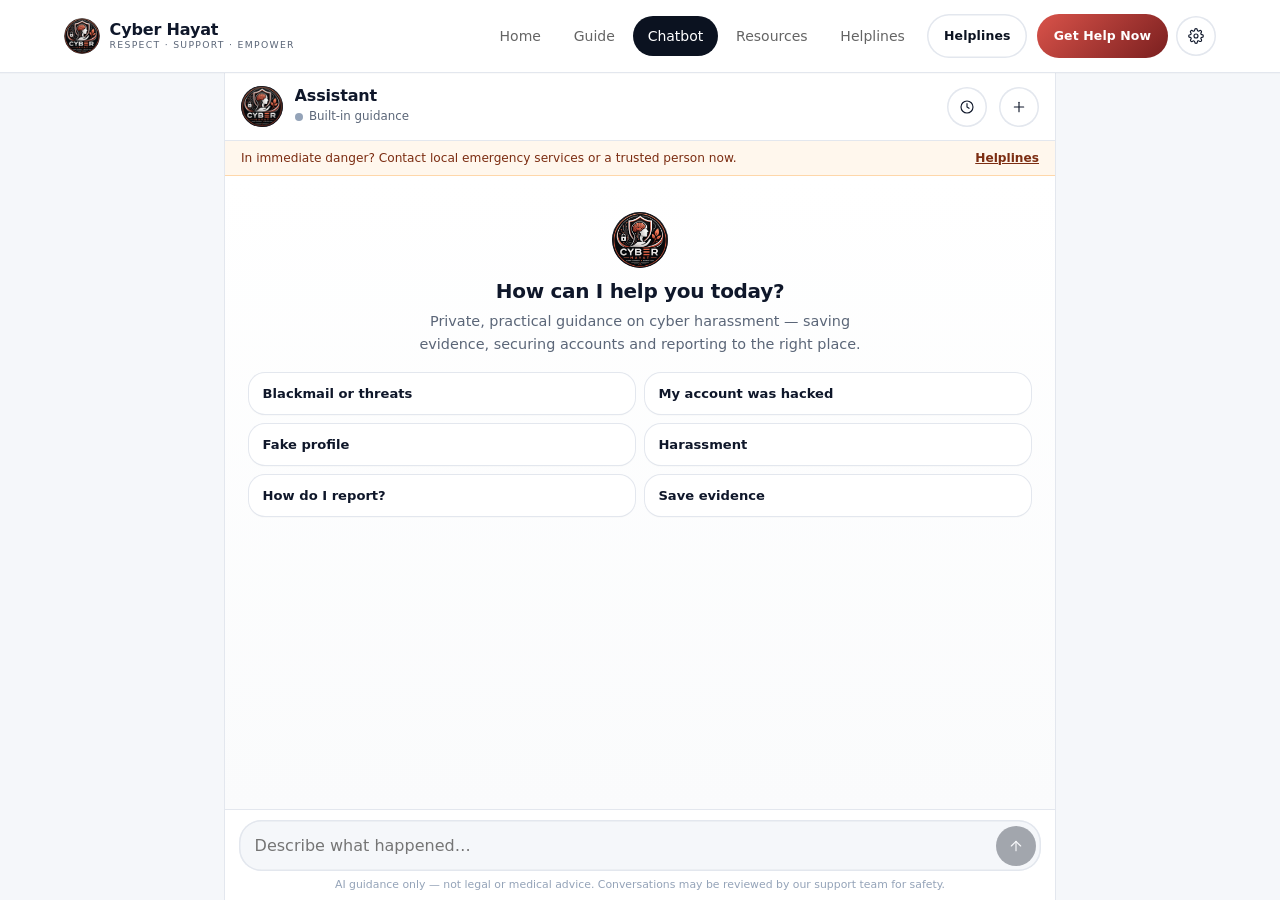
==== commit 3785c3e3: "Add files via upload" ====
--- a/app/src/main/assets/www/chatbot.html
+++ b/app/src/main/assets/www/chatbot.html
@@ -2,19 +2,16 @@
 <html lang="en">
 <head>
 <meta charset="UTF-8" />
-<meta name="viewport" content="width=device-width, initial-scale=1.0" />
-<title>Chatbot | Cyber Hayat PK</title>
-<meta name="description" content="Talk to the Cyber Hayat guided support chatbot, powered by Google Gemini, for step-by-step help with cyber harassment." />
-<meta name="theme-color" content="#0a0a0a" />
+<meta name="viewport" content="width=device-width, initial-scale=1, viewport-fit=cover" />
+<title>Assistant | Cyber Hayat PK</title>
+<meta name="description" content="Talk to the Cyber Hayat guided support chatbot, with AI-assisted and built-in offline guidance, for step-by-step help with cyber harassment." />
+<meta name="theme-color" content="#ffffff" />
 <link rel="icon" href="assets/img/logo.png" type="image/png" />
-<link rel="preconnect" href="https://fonts.googleapis.com">
-<link rel="preconnect" href="https://fonts.gstatic.com" crossorigin>
-<link href="https://fonts.googleapis.com/css2?family=Onest:wght@400;500;600;700;800&display=swap" rel="stylesheet">
 <link rel="stylesheet" href="assets/css/style.css">
-<script>(function(){try{var t=localStorage.getItem('ch_theme');if(t==='dark')document.documentElement.setAttribute('data-theme','dark');}catch(e){}})();</script>
-
+<link rel="stylesheet" href="assets/css/app.css">
+<script src="assets/js/native.js"></script>
 </head>
-<body>
+<body class="cb-body">
 <a href="#main" class="skip-link">Skip to content</a>
 
 <!-- ============ TOP BAR ============ -->
@@ -72,150 +69,50 @@
   </div>
 </div>
 
-<main id="main">
-
-<!-- ============ CHAT APP ============ -->
-<section class="section chat-page-section">
-  <div class="shell">
-
-    <div class="chat-page-head reveal">
-      <img src="assets/img/logo.png" alt="" class="chat-page-mark" />
-      <div>
-        <h1 data-i18n="chat.title">Cyber Hayat Assistant</h1>
-        <p data-i18n="chat.subtitle">Private guidance for cyber harassment &mdash; powered by Gemini, connected in Settings ⚙️</p>
+<main id="main" class="cb-page">
+  <section class="cb-shell" aria-label="Cyber Hayat Assistant">
+    <header class="cb-head">
+      <img class="cb-avatar" src="assets/img/logo.png" alt="" />
+      <div class="cb-title">
+        <h1>Assistant</h1>
+        <div class="cb-status" id="cbStatus"><span class="cb-dot"></span><span id="cbStatusText">Ready</span></div>
       </div>
-      <span class="chat-page-badge">
-        <span class="dot"></span> <span data-i18n="chat.monitored">Monitored for urgent cases</span>
-      </span>
+      <button class="cb-icon-btn" id="cbHistoryBtn" aria-label="Chat history" type="button">
+        <svg class="svg-icon stroke" viewBox="0 0 24 24" width="18" height="18"><circle cx="12" cy="12" r="9"/><polyline points="12 7 12 12 15 14"/></svg>
+      </button>
+      <button class="cb-icon-btn" id="cbNewBtn" aria-label="New chat" type="button">
+        <svg class="svg-icon stroke" viewBox="0 0 24 24" width="18" height="18"><line x1="12" y1="5" x2="12" y2="19"/><line x1="5" y1="12" x2="19" y2="12"/></svg>
+      </button>
+    </header>
+    <div class="cb-safety" role="note">
+      <span>In immediate danger? Contact local emergency services or a trusted person now.</span>
+      <a href="helplines.html">Helplines</a>
     </div>
-
-    <div class="chatapp-shell">
-      <!-- History sidebar -->
-      <aside class="chat-history" id="chatHistory">
-        <button id="newChatBtn" class="chat-history-new" data-i18n="chat.newChat">
-          <svg class="svg-icon stroke" viewBox="0 0 24 24" width="16" height="16"><line x1="12" y1="5" x2="12" y2="19"/><line x1="5" y1="12" x2="19" y2="12"/></svg>
-          <span data-i18n="chat.newChat">New chat</span>
+    <div class="cb-messages" id="cbMessages" role="log" aria-live="polite"></div>
+    <form class="cb-composer" id="cbForm" autocomplete="off">
+      <div class="cb-input-wrap">
+        <textarea class="cb-input" id="cbInput" rows="1" maxlength="1500" placeholder="Describe what happened…" aria-label="Your message" dir="auto"></textarea>
+        <button class="cb-send" id="cbSend" type="submit" aria-label="Send" disabled>
+          <svg class="svg-icon stroke" viewBox="0 0 24 24" width="18" height="18"><line x1="12" y1="19" x2="12" y2="5"/><polyline points="5 12 12 5 19 12"/></svg>
         </button>
-        <div class="chat-history-list" id="chatHistoryList">
-          <!-- session items injected by JS -->
-        </div>
-        <div class="chat-history-foot">
-          <svg class="svg-icon stroke" viewBox="0 0 24 24" width="14" height="14"><path d="M12 22s8-4 8-10V5l-8-3-8 3v7c0 6 8 10 8 10Z"/></svg>
-          <span data-i18n="chat.footHint">Conversations may be reviewed by our support team for urgent cases.</span>
-        </div>
-      </aside>
-
-      <!-- Chat window -->
-      <div class="chat-main">
-        <div class="chat-window chat-window-lg" data-track-form>
-          <div class="chat-header">
-            <div class="chat-header-id">
-              <img src="assets/img/logo.png" alt="" />
-              <div>
-                <div class="chat-header-title" id="chatSessionTitle" data-i18n="chat.newChatTitle">New Chat</div>
-                <div class="chat-status"><span class="dot"></span><span data-i18n="chat.confidential">Reviewed for safety &middot; not public</span></div>
-              </div>
-            </div>
-          </div>
-
-          <div class="chat-messages" id="chatMessages">
-            <div class="chat-empty-state" id="chatEmptyState">
-              <img src="assets/img/logo.png" alt="" />
-              <p data-i18n="chat.greeting">Tell me what's happening &mdash; I'll walk you through saving evidence, securing your accounts, and reaching the right support channel.</p>
-              <div class="quick-topics-row">
-                <button class="quick-chip" data-quick-prompt="blackmail">🔒 <span data-i18n="chat.q.blackmail">Blackmailed</span></button>
-                <button class="quick-chip" data-quick-prompt="fake">👤 <span data-i18n="chat.q.fake">Fake account</span></button>
-                <button class="quick-chip" data-quick-prompt="stalking">👁️ <span data-i18n="chat.q.stalking">Being stalked</span></button>
-                <button class="quick-chip" data-quick-prompt="doxing">📍 <span data-i18n="chat.q.doxing">Info shared</span></button>
-                <button class="quick-chip" data-quick-prompt="unsafe">🚨 <span data-i18n="chat.q.unsafe">Unsafe now</span></button>
-              </div>
-            </div>
-          </div>
-
-          <form id="chatForm" class="chat-input-row">
-            <input type="text" id="chatInput" placeholder="Type your question…" data-i18n-placeholder="chat.inputPlaceholder" autocomplete="off" />
-            <button type="submit" class="chat-send" aria-label="Send message">
-              <svg class="svg-icon stroke" viewBox="0 0 24 24" width="18" height="18"><line x1="22" y1="2" x2="11" y2="13"/><polygon points="22 2 15 22 11 13 2 9 22 2"/></svg>
-            </button>
-          </form>
-          <div class="chat-footnote">
-            <span data-i18n="chat.footnote">🔒 A record of this chat is kept by our support team for your safety.</span>
-            <a href="helplines.html" data-i18n="chat.dangerLink">In danger right now? Go to Helplines →</a>
-          </div>
-        </div>
       </div>
-    </div>
-  </div>
-</section>
-
+      <p class="cb-foot">AI guidance only — not legal or medical advice. Conversations may be reviewed by our support team for safety.</p>
+    </form>
+  </section>
 </main>
 
-<!-- ============ FOOTER ============ -->
-<footer class="site-footer">
-  <div class="shell">
-    <div class="footer-top">
-      <div>
-        <a href="index.html" class="footer-brand">
-          <img src="assets/img/logo.png" alt="Cyber Hayat shield logo" />
-          Cyber Hayat
-        </a>
-        <p style="max-width:22rem;color:rgba(255,255,255,.55);font-size:.9rem;margin-top:1rem;line-height:1.6;" data-i18n="footer.tagline">
-          A student-led cyber safety initiative from the University of Central Punjab, helping people
-          recognize cyber harassment, protect evidence, and reach the right support channels in Pakistan.
-        </p>
-      </div>
-      <div class="footer-cols">
-        <div class="footer-col">
-          <h4 data-i18n="footer.platform">Platform</h4>
-          <a href="index.html" data-i18n="nav.home">Home</a>
-          <a href="guide.html" data-i18n="nav.guide">Guide</a>
-          <a href="chatbot.html" data-i18n="nav.chatbot">Chatbot</a>
-          <a href="resources.html" data-i18n="nav.resources">Resources</a>
-        </div>
-        <div class="footer-col">
-          <h4 data-i18n="footer.organization">Organization</h4>
-          <a href="helplines.html" data-i18n="nav.helplines">Helplines</a>
-          <a href="resources.html#legal-rights" data-i18n="footer.legalRights">Legal Rights</a>
-          <a href="https://www.instagram.com/cyberhayaatpk" target="_blank" rel="noopener">Instagram</a>
-        </div>
-        <div class="footer-col">
-          <h4 data-i18n="footer.urgent">Urgent</h4>
-          <a href="tel:1043">PCSW &middot; 1043</a>
-          <a href="tel:1799">NCCIA &middot; 1799</a>
-          <a href="tel:9911">FIA &middot; 9911</a>
-          <a href="tel:080039393">DRF &middot; 0800-39393</a>
-        </div>
-      </div>
-    </div>
-    <div class="footer-bottom">
-      <p data-i18n="footer.copyright">&copy; 2026 Cyber Hayat PK &middot; Students of University of Central Punjab. Stay safe. Protect yourself.</p>
-      <div style="display:flex;gap:1rem;align-items:center;flex-wrap:wrap;">
-        <a href="privacy.html" style="color:rgba(255,255,255,.55);" data-i18n="footer.privacy">Privacy Policy</a>
-        <a href="terms.html" style="color:rgba(255,255,255,.55);" data-i18n="footer.terms">Terms of Use</a>
-        <div class="footer-socials">
-        <a href="https://www.instagram.com/cyberhayaatpk" target="_blank" rel="noopener" aria-label="Instagram">
-          <svg class="svg-icon stroke" viewBox="0 0 24 24" width="18" height="18"><rect x="3" y="3" width="18" height="18" rx="5"/><circle cx="12" cy="12" r="3.5"/><circle cx="17.2" cy="6.8" r="1"/></svg>
-        </a>
-        <a href="https://whatsapp.com/channel/0029Vb8nyrC4o7qUW8L3h23G" target="_blank" rel="noopener" aria-label="WhatsApp">
-          <svg class="svg-icon stroke" viewBox="0 0 24 24" width="18" height="18"><path d="M21 11.5a8.5 8.5 0 0 1-12.4 7.55L3 20l1.03-5.4A8.5 8.5 0 1 1 21 11.5Z"/></svg>
-        </a>
-      </div>
-      </div>
-    </div>
-  </div>
-</footer>
-
-<button id="backToTop" class="back-to-top" aria-label="Back to top">
-  <svg class="svg-icon stroke" viewBox="0 0 24 24" width="18" height="18"><line x1="12" y1="19" x2="12" y2="5"/><polyline points="5 12 12 5 19 12"/></svg>
-</button>
+<div class="cb-sheet-backdrop" id="cbSheetBackdrop"></div>
+<aside class="cb-sheet" id="cbSheet" aria-label="Chat history">
+  <div class="cb-sheet-head"><span>Chat history</span><button class="cb-icon-btn" id="cbSheetClose" type="button" aria-label="Close"><svg class="svg-icon stroke" viewBox="0 0 24 24" width="16" height="16"><line x1="18" y1="6" x2="6" y2="18"/><line x1="6" y1="6" x2="18" y2="18"/></svg></button></div>
+  <div class="cb-sheet-list" id="cbSheetList"></div>
+</aside>
 
 <script src="assets/js/config.js"></script>
 <script src="assets/js/settings.js"></script>
 <script src="assets/js/i18n.js"></script>
 <script src="assets/js/submit.js"></script>
 <script src="assets/js/main.js"></script>
-
+<script src="assets/js/chatbot-kb.js"></script>
 <script src="assets/js/chatbot.js"></script>
-
 </body>
 </html>
--- a/app/src/main/assets/www/assets/css/style.css
+++ b/app/src/main/assets/www/assets/css/style.css
@@ -5,7 +5,7 @@
 
 *{ box-sizing:border-box; margin:0; padding:0; }
 html{ font-size:16px; -webkit-font-smoothing:antialiased; scroll-behavior:smooth; }
-body{ background:var(--background); color:var(--foreground); font-family:'Onest',sans-serif; overflow-x:hidden; }
+body{ background:var(--background); color:var(--foreground); font-family:var(--font); overflow-x:hidden; }
 a{ color:inherit; text-decoration:none; }
 button{ font:inherit; color:inherit; background:none; border:none; cursor:pointer; }
 ul{ list-style:none; }
@@ -26,49 +26,6 @@
   --card-bg:#ffffff;
   color-scheme:light;
 }
-
-/* ===========================================================
-   DARK MODE — toggled via html[data-theme="dark"] from Settings
-   NOTE: --ink is intentionally NOT redefined here. It's used across
-   the design system as a permanent near-black fill for high-contrast
-   chips/buttons/panels (chat bubbles, footer, page-hero bands, icon
-   circles, etc.) that are already dark by design in both themes.
-   Redefining it for dark mode previously turned all of those into
-   white-on-white "blank boxes" — that was the bug.
-   =========================================================== */
-html[data-theme="dark"]{
-  color-scheme:dark;
-  --background:#111214; --foreground:#f2f1ee;
-  --muted:#9b9a97; --subtle:#6f6e6b;
-  --line:#2b2c2e;
-  --surface:#1a1b1d; --surface-2:#232426;
-  --card-bg:#1a1b1d;
-}
-html[data-theme="dark"] .card,
-html[data-theme="dark"] .card-sm,
-html[data-theme="dark"] .helpline-card,
-html[data-theme="dark"] .chat-window,
-html[data-theme="dark"] .chat-messages,
-html[data-theme="dark"] .model-box,
-html[data-theme="dark"] .field input,
-html[data-theme="dark"] .field select,
-html[data-theme="dark"] .field textarea,
-html[data-theme="dark"] .chat-input-row,
-html[data-theme="dark"] .chat-input-row input,
-html[data-theme="dark"] .notice-box,
-html[data-theme="dark"] .quick-topic-btn,
-html[data-theme="dark"] .quick-chip,
-html[data-theme="dark"] .msg.bot,
-html[data-theme="dark"] .history-item,
-html[data-theme="dark"] .chat-history,
-html[data-theme="dark"] .settings-drawer,
-html[data-theme="dark"] .settings-head{
-  background:var(--card-bg); color:var(--foreground);
-}
-html[data-theme="dark"] .notice-box.warn{ background:#2a1a17; color:#f0b7a8; box-shadow:inset 0 0 0 1px #4a2a22; }
-html[data-theme="dark"] .topbar{ background:rgba(17,18,20,.82); }
-html[data-theme="dark"] .page-hero-photo::after{ background:linear-gradient(100deg, rgba(0,0,0,.98) 0%, rgba(0,0,0,.9) 38%, rgba(0,0,0,.6) 65%, rgba(0,0,0,.4) 100%); }
-html[data-theme="dark"] img{ filter:brightness(.93); }
 
 .shell{ max-width:var(--container-shell); margin-inline:auto; padding-inline:1.5rem; }
 @media (min-width:768px){ .shell{ padding-inline:2.5rem; } }
--- a/app/src/main/assets/www/assets/css/app.css
+++ b/app/src/main/assets/www/assets/css/app.css
@@ -0,0 +1,234 @@
+/* ===========================================================
+   CYBER HAYAT — App layer (loaded after style.css)
+   1. Fit-to-screen foundation   2. Professional visual tone
+   3. Components                  4. Chatbot
+   Light theme only. No external fonts or network assets.
+   =========================================================== */
+
+:root{
+  --font: system-ui, -apple-system, "Segoe UI", Roboto, "Noto Sans", "Noto Naskh Arabic", "Noto Nastaliq Urdu", "Helvetica Neue", Arial, sans-serif;
+  --safe-top: env(safe-area-inset-top, 0px);
+  --safe-right: env(safe-area-inset-right, 0px);
+  --safe-bottom: env(safe-area-inset-bottom, 0px);
+  --safe-left: env(safe-area-inset-left, 0px);
+
+  /* calmer, more institutional palette */
+  --ink:#0b1220;
+  --foreground:#0f172a;
+  --muted:#5b6678; --subtle:#94a3b8;
+  --line:#e3e7ee;
+  --surface:#f5f7fa; --surface-2:#e8ecf2;
+  --accent:#b83232; --accent-from:#d9534a; --accent-to:#7a1f1f;
+  --ok:#15803d; --warn:#b45309;
+  --radius-card:1.25rem; --radius-card-sm:1rem; --radius-control:.75rem;
+  --shadow-sm:0 1px 2px rgba(15,23,42,.06), 0 1px 1px rgba(15,23,42,.04);
+  --shadow-md:0 10px 30px -12px rgba(15,23,42,.18);
+  --topbar-h:3.75rem;
+  color-scheme:light;
+}
+@media (min-width:1024px){ :root{ --topbar-h:4.5rem; } }
+
+/* ---------- 1. FIT TO SCREEN ---------- */
+html{ -webkit-text-size-adjust:100%; text-size-adjust:100%; }
+body{
+  font-family:var(--font); background:#fff; color:var(--foreground);
+  min-height:100vh; min-height:calc(var(--vh,1vh)*100);
+  padding-left:var(--safe-left); padding-right:var(--safe-right);
+  line-height:1.6; overflow-wrap:anywhere; word-break:normal;
+  -webkit-tap-highlight-color:transparent;
+}
+*,*::before,*::after{ min-width:0; }
+img,video,svg,canvas,iframe,embed,object{ max-width:100%; }
+img,video,iframe{ height:auto; }
+iframe{ border:0; }
+main,section,footer,header{ max-width:100%; }
+main,section{ overflow-x:clip; }
+table{ display:block; max-width:100%; overflow-x:auto; -webkit-overflow-scrolling:touch; }
+pre,code{ white-space:pre-wrap; word-break:break-word; }
+input,select,textarea,button{ font-family:inherit; max-width:100%; }
+input,select,textarea{ font-size:16px; }          /* stops mobile zoom-on-focus */
+textarea{ resize:vertical; }
+.shell{ width:100%; padding-inline:max(1.25rem,var(--safe-left)) max(1.25rem,var(--safe-right)); }
+@media (min-width:768px){ .shell{ padding-inline:2.5rem; } }
+@media (min-width:1280px){ .shell{ padding-inline:4rem; } }
+
+.grid-2,.grid-3,.grid-4{ grid-template-columns:minmax(0,1fr); }
+@media (min-width:700px){ .grid-2,.grid-4{ grid-template-columns:repeat(2,minmax(0,1fr)); } }
+@media (min-width:900px){ .grid-3{ grid-template-columns:repeat(3,minmax(0,1fr)); } }
+@media (min-width:1024px){ .grid-4{ grid-template-columns:repeat(4,minmax(0,1fr)); } }
+[class*="grid"]>*{ min-width:0; }
+
+/* ---------- top bar (opaque, extends under the status bar) ---------- */
+.topbar{
+  background:#fff; backdrop-filter:none; -webkit-backdrop-filter:none;
+  padding-top:var(--safe-top); border-bottom:1px solid var(--line);
+  box-shadow:0 1px 0 rgba(15,23,42,.02);
+}
+.topbar-inner{ height:var(--topbar-h); gap:.5rem; flex-wrap:nowrap; }
+.brand{ flex:1 1 auto; min-width:0; gap:.6rem; font-size:1rem; }
+.brand>span{ min-width:0; overflow:hidden; text-overflow:ellipsis; white-space:nowrap; line-height:1.15; }
+.brand img{ width:2.25rem; height:2.25rem; flex:0 0 auto; }
+.brand span.tag{ font-size:.58rem; overflow:hidden; text-overflow:ellipsis; }
+@media (max-width:430px){ .brand span.tag{ display:none; } }
+.settings-toggle,.menu-toggle{ width:2.5rem; height:2.5rem; flex:0 0 auto; }
+.menu-toggle{ background:var(--ink); }
+
+#navMenu{ padding-top:var(--safe-top); padding-bottom:var(--safe-bottom); overflow-y:auto; }
+.navmenu-bottom{ padding-bottom:max(1.25rem,var(--safe-bottom)); }
+
+/* settings drawer + consent + toast always inside the safe area */
+.settings-drawer{ width:min(24rem,100%); padding-bottom:var(--safe-bottom); }
+.settings-head{ padding:calc(1rem + var(--safe-top)) 1.25rem 1rem; }
+.settings-body{ padding:1.25rem; }
+.consent-modal{ width:min(26rem,calc(100% - 2rem)); max-height:calc(var(--vh,1vh)*92); overflow-y:auto; }
+.ch-toast{ bottom:calc(1.25rem + var(--safe-bottom)); max-width:calc(100% - 2rem); }
+.back-to-top{ right:max(1rem,var(--safe-right)); bottom:calc(1rem + var(--safe-bottom)); width:2.75rem; height:2.75rem; }
+.ch-net{ position:fixed; left:0; right:0; bottom:0; z-index:700; padding:.7rem 1rem calc(.7rem + var(--safe-bottom)); background:#1e293b; color:#fff; font-size:.8rem; text-align:center; transform:translateY(110%); transition:transform .3s ease; }
+.ch-net.show{ transform:none; }
+
+/* ---------- 2. PROFESSIONAL TONE ---------- */
+h1,h2,h3,h4{ line-height:1.15; letter-spacing:-.015em; font-weight:700; text-wrap:balance; }
+p{ text-wrap:pretty; }
+.display-1{ font-size:clamp(2rem,8.2vw,4.25rem); }
+.display-2{ font-size:clamp(1.65rem,6.2vw,3rem); }
+.display-3{ font-size:clamp(1.3rem,4.6vw,2.1rem); }
+.eyebrow{ font-size:.7rem; letter-spacing:.12em; }
+.card{ padding:clamp(1.1rem,4.5vw,2rem); box-shadow:var(--shadow-sm), 0 0 0 1px var(--line); }
+.card-sm{ padding:clamp(1rem,4vw,1.5rem); }
+.section{ padding-block:clamp(3rem,9vw,6rem); }
+.section-tight{ padding-block:clamp(2rem,6vw,3.5rem); }
+.section-surface{ background:var(--surface); }
+.page-hero{ padding-block:clamp(2.5rem,9vw,5.5rem) clamp(2rem,7vw,4rem); }
+.page-hero-photo{ padding-block:clamp(3rem,10vw,6rem) clamp(2.5rem,8vw,4.5rem); }
+.btn{ min-height:2.75rem; white-space:normal; text-align:center; line-height:1.2; }
+@media (max-width:480px){ .btn-lg{ padding:.85rem 1.3rem; } }
+.field input,.field select,.field textarea{ width:100%; border-radius:var(--radius-control); }
+.field input:focus,.field select:focus,.field textarea:focus{ outline:2px solid rgba(184,50,50,.35); outline-offset:1px; }
+a.btn,button.btn{ -webkit-user-select:none; user-select:none; }
+footer.site-footer{ padding-bottom:max(2rem,calc(1.25rem + var(--safe-bottom))); }
+.footer-cols{ grid-template-columns:repeat(2,minmax(0,1fr)); }
+@media (max-width:380px){ .footer-cols{ grid-template-columns:minmax(0,1fr); } }
+@media (prefers-reduced-motion:no-preference){ .card{ transition:box-shadow .2s ease, transform .2s ease; } }
+
+/* RTL polish */
+html.ch-rtl body{ line-height:1.85; }
+html.ch-rtl .settings-drawer{ right:auto; left:0; transform:translateX(-100%); }
+html.ch-rtl .settings-drawer.open{ transform:none; }
+
+/* ---------- 3. COMPONENT POLISH (guide + resources) ---------- */
+.page-hero p, .page-hero .lead{ max-width:42rem; }
+.page-hero-breadcrumb{ flex-wrap:wrap; }
+.banner-carousel, [data-carousel]{ max-width:100%; overflow:hidden; border-radius:var(--radius-card); }
+.banner-slide img{ width:100%; height:100%; object-fit:cover; }
+[data-tabs] [data-tab-btn]{ white-space:normal; }
+.acc-item{ border-radius:var(--radius-card-sm); }
+.acc-trigger{ text-align:start; width:100%; padding-block:1rem; min-height:3rem; }
+.helpline-card{ border-radius:var(--radius-card-sm); }
+.helpline-card .btn{ width:100%; }
+
+/* resources: tool chips / filters scroll sideways inside themselves, not the page */
+.filter-bar,.chips,.chip-row,.resource-filters,.lib-filters,.tool-tabs{
+  display:flex; flex-wrap:nowrap; gap:.5rem; overflow-x:auto; -webkit-overflow-scrolling:touch;
+  scrollbar-width:none; padding-bottom:.25rem; max-width:100%;
+}
+.filter-bar::-webkit-scrollbar,.chips::-webkit-scrollbar,.chip-row::-webkit-scrollbar,.resource-filters::-webkit-scrollbar,.lib-filters::-webkit-scrollbar,.tool-tabs::-webkit-scrollbar{ display:none; }
+.filter-bar>*,.chips>*,.chip-row>*,.resource-filters>*,.lib-filters>*,.tool-tabs>*{ flex:0 0 auto; }
+
+/* ---------- 4. CHATBOT ---------- */
+body.cb-body{ height:calc(var(--vh,1vh)*100); min-height:0; display:flex; flex-direction:column; overflow:hidden; background:var(--surface); }
+body.cb-body .topbar{ flex:0 0 auto; position:relative; }
+.cb-page{ flex:1 1 auto; min-height:0; display:flex; justify-content:center; }
+.cb-shell{
+  width:100%; max-width:52rem; min-height:0; display:flex; flex-direction:column;
+  background:#fff; border-inline:1px solid var(--line);
+}
+@media (max-width:760px){ .cb-shell{ border-inline:0; } }
+
+.cb-head{ flex:0 0 auto; display:flex; align-items:center; gap:.75rem; padding:.8rem 1rem; border-bottom:1px solid var(--line); background:#fff; }
+.cb-avatar{ width:2.6rem; height:2.6rem; border-radius:50%; flex:0 0 auto; background:var(--ink); object-fit:cover; }
+.cb-title{ flex:1 1 auto; min-width:0; }
+.cb-title h1{ font-size:1rem; letter-spacing:-.01em; white-space:nowrap; overflow:hidden; text-overflow:ellipsis; }
+.cb-status{ display:flex; align-items:center; gap:.4rem; font-size:.74rem; color:var(--muted); margin-top:.1rem; }
+.cb-dot{ width:.5rem; height:.5rem; border-radius:50%; background:var(--subtle); flex:0 0 auto; }
+.cb-status.is-online .cb-dot{ background:var(--ok); box-shadow:0 0 0 3px rgba(21,128,61,.15); }
+.cb-status.is-offline .cb-dot{ background:var(--warn); box-shadow:0 0 0 3px rgba(180,83,9,.15); }
+.cb-icon-btn{ width:2.5rem; height:2.5rem; border-radius:50%; flex:0 0 auto; display:flex; align-items:center; justify-content:center; color:var(--foreground); box-shadow:inset 0 0 0 1.5px var(--line); background:#fff; }
+.cb-icon-btn:active{ background:var(--surface); }
+
+.cb-safety{ flex:0 0 auto; display:flex; align-items:center; gap:.6rem; padding:.55rem 1rem; background:#fff7ed; color:#7c2d12; font-size:.76rem; border-bottom:1px solid #fed7aa; line-height:1.35; }
+.cb-safety a{ font-weight:700; text-decoration:underline; white-space:nowrap; }
+
+.cb-messages{ flex:1 1 auto; min-height:0; overflow-y:auto; overscroll-behavior:contain; -webkit-overflow-scrolling:touch; padding:1rem 1rem .5rem; display:flex; flex-direction:column; gap:.9rem; background:linear-gradient(#fff,#fafbfc); }
+.cb-welcome{ text-align:center; padding:1.25rem .5rem .25rem; }
+.cb-welcome img{ width:3.5rem; height:3.5rem; margin:0 auto .75rem; border-radius:50%; background:var(--ink); }
+.cb-welcome h2{ font-size:1.25rem; }
+.cb-welcome p{ color:var(--muted); font-size:.9rem; margin:.4rem auto 0; max-width:30rem; }
+.cb-topics{ display:grid; grid-template-columns:repeat(2,minmax(0,1fr)); gap:.6rem; margin-top:1.1rem; }
+@media (max-width:340px){ .cb-topics{ grid-template-columns:minmax(0,1fr); } }
+.cb-topic{ text-align:start; padding:.75rem .85rem; border-radius:var(--radius-card-sm); background:#fff; box-shadow:0 0 0 1px var(--line), var(--shadow-sm); font-size:.82rem; font-weight:600; line-height:1.3; display:flex; flex-direction:column; gap:.2rem; }
+.cb-topic small{ font-weight:400; color:var(--muted); font-size:.74rem; }
+.cb-topic:active{ background:var(--surface); }
+
+.cb-row{ display:flex; gap:.55rem; align-items:flex-end; max-width:100%; }
+.cb-row.user{ flex-direction:row-reverse; }
+.cb-mini{ width:1.75rem; height:1.75rem; border-radius:50%; flex:0 0 auto; background:var(--ink); }
+.cb-bubble{ max-width:min(85%,36rem); padding:.7rem .95rem; border-radius:1.1rem; font-size:.93rem; line-height:1.55; overflow-wrap:anywhere; }
+.cb-row.bot .cb-bubble{ background:var(--surface); color:var(--foreground); border-bottom-left-radius:.35rem; box-shadow:0 0 0 1px var(--line); }
+.cb-row.user .cb-bubble{ background:var(--ink); color:#fff; border-bottom-right-radius:.35rem; }
+.cb-bubble p+p,.cb-bubble p+ul,.cb-bubble ul+p,.cb-bubble ol+p,.cb-bubble p+ol{ margin-top:.55rem; }
+.cb-bubble ul,.cb-bubble ol{ padding-inline-start:1.2rem; list-style:revert; }
+.cb-bubble li+li{ margin-top:.25rem; }
+.cb-bubble strong{ font-weight:700; }
+.cb-bubble a{ color:var(--accent); text-decoration:underline; }
+.cb-meta{ font-size:.68rem; color:var(--subtle); margin-top:.35rem; }
+.cb-row.bot .cb-meta{ margin-inline-start:2.3rem; }
+.cb-row.user .cb-meta{ text-align:end; }
+.cb-crisis{ background:#fef2f2 !important; box-shadow:0 0 0 1px #fecaca !important; color:#7f1d1d !important; }
+.cb-typing{ display:inline-flex; gap:.25rem; padding:.2rem 0; }
+.cb-typing i{ width:.45rem; height:.45rem; border-radius:50%; background:var(--subtle); animation:cbBlink 1.1s infinite ease-in-out; }
+.cb-typing i:nth-child(2){ animation-delay:.15s; } .cb-typing i:nth-child(3){ animation-delay:.3s; }
+@keyframes cbBlink{ 0%,80%,100%{ opacity:.25; transform:translateY(0);} 40%{ opacity:1; transform:translateY(-3px);} }
+.cb-chips{ display:flex; flex-wrap:wrap; gap:.45rem; margin-top:.2rem; margin-inline-start:2.3rem; }
+.cb-chip{ padding:.45rem .8rem; border-radius:9999px; font-size:.78rem; font-weight:600; background:#fff; box-shadow:inset 0 0 0 1.5px var(--line); }
+.cb-chip:active{ background:var(--surface); }
+
+.cb-composer{ flex:0 0 auto; padding:.65rem .85rem calc(.5rem + var(--safe-bottom)); background:#fff; border-top:1px solid var(--line); }
+.cb-input-wrap{ display:flex; align-items:flex-end; gap:.5rem; background:var(--surface); border-radius:1.4rem; padding:.35rem .35rem .35rem 1rem; box-shadow:inset 0 0 0 1.5px var(--line); }
+.cb-input-wrap:focus-within{ box-shadow:inset 0 0 0 2px rgba(184,50,50,.45); background:#fff; }
+.cb-input{ flex:1 1 auto; border:0; outline:0; background:transparent; resize:none; max-height:7.5rem; min-height:2.4rem; padding:.55rem 0; line-height:1.4; color:var(--foreground); }
+.cb-send{ width:2.5rem; height:2.5rem; border-radius:50%; flex:0 0 auto; background:var(--ink); color:#fff; display:flex; align-items:center; justify-content:center; }
+.cb-send[disabled]{ opacity:.35; }
+.cb-foot{ text-align:center; font-size:.68rem; color:var(--subtle); margin-top:.4rem; line-height:1.3; }
+
+/* history sheet */
+.cb-sheet-backdrop{ position:fixed; inset:0; z-index:250; background:rgba(11,18,32,.5); opacity:0; pointer-events:none; transition:opacity .25s; }
+.cb-sheet-backdrop.open{ opacity:1; pointer-events:auto; }
+.cb-sheet{ position:fixed; left:0; right:0; bottom:0; z-index:251; max-height:75%; display:flex; flex-direction:column; background:#fff; border-radius:1.25rem 1.25rem 0 0; transform:translateY(105%); transition:transform .3s cubic-bezier(.2,.8,.2,1); padding-bottom:var(--safe-bottom); max-width:52rem; margin-inline:auto; }
+.cb-sheet.open{ transform:none; }
+.cb-sheet-head{ display:flex; align-items:center; justify-content:space-between; padding:1rem 1.1rem; border-bottom:1px solid var(--line); font-weight:700; }
+.cb-sheet-list{ overflow-y:auto; padding:.5rem .75rem 1rem; }
+.cb-hist{ display:flex; align-items:center; gap:.5rem; padding:.75rem .5rem; border-bottom:1px solid var(--line); }
+.cb-hist button.open-chat{ flex:1 1 auto; text-align:start; min-width:0; }
+.cb-hist strong{ display:block; font-size:.88rem; white-space:nowrap; overflow:hidden; text-overflow:ellipsis; }
+.cb-hist small{ color:var(--muted); font-size:.72rem; }
+.cb-hist .del{ color:var(--accent); font-size:.78rem; font-weight:600; padding:.4rem .5rem; }
+.cb-empty{ padding:1.5rem; text-align:center; color:var(--muted); font-size:.88rem; }
+
+/* ---------- fixes ---------- */
+.settings-drawer{ visibility:hidden; box-shadow:none; transition:transform .4s cubic-bezier(.2,.8,.2,1), visibility 0s linear .4s; }
+.settings-drawer.open{ visibility:visible; box-shadow:-20px 0 60px -20px rgba(0,0,0,.35); transition-delay:0s; }
+.cb-safety span{ flex:1 1 0; min-width:0; }
+.cb-safety a{ flex:0 0 auto; }
+
+/* awareness video: taller on phones so every scene fits */
+.video-stage{ border-radius:var(--radius-card); }
+@media (max-width:700px){
+  .video-frame-wrap{ aspect-ratio:auto; height:min(36rem,calc(var(--vh,1vh)*74)); }
+}
+@media (hover:none){ .video-tip{ display:none; } }
+@media (min-width:701px){ .video-tip+a{ width:auto !important; } }
+
+/* readable hero photos on small screens */
+@media (max-width:760px){
+  .page-hero-photo::after{ background:linear-gradient(180deg,rgba(11,18,32,.93) 0%,rgba(11,18,32,.84) 100%) !important; }
+}
